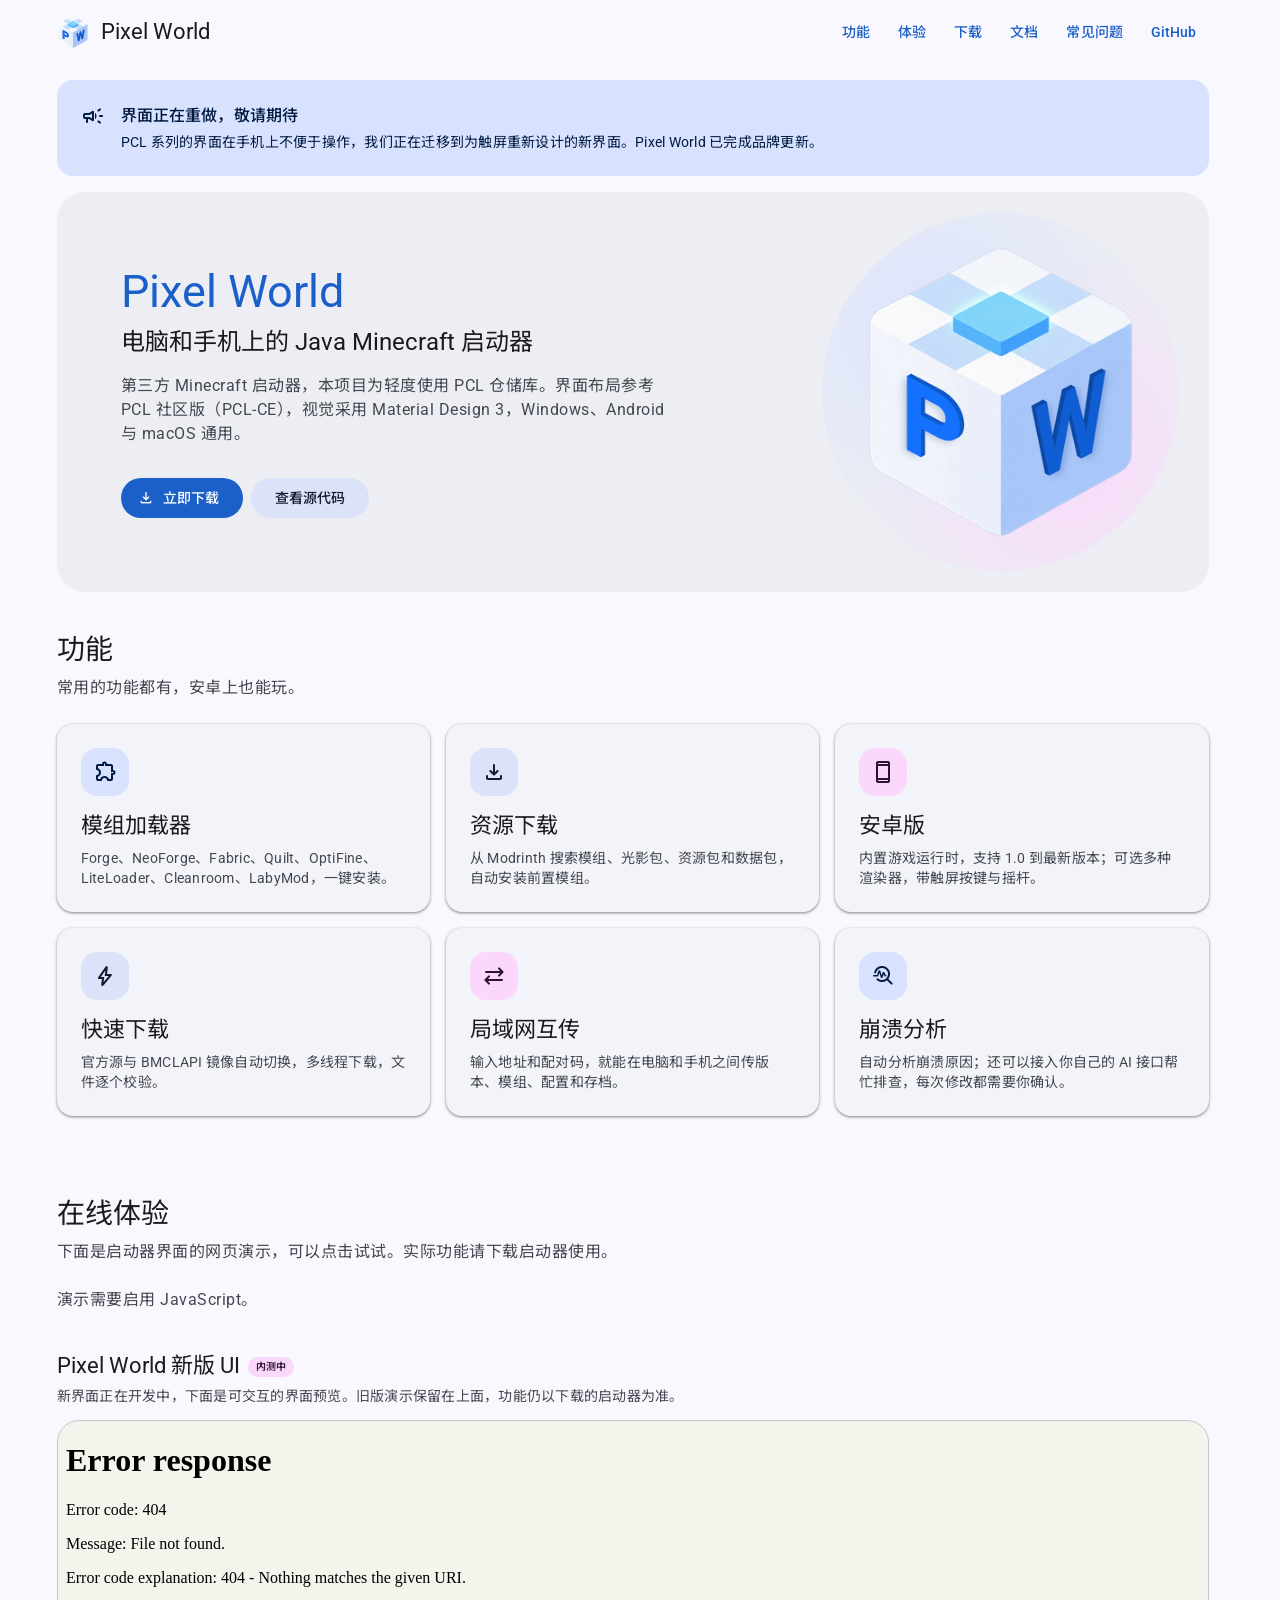
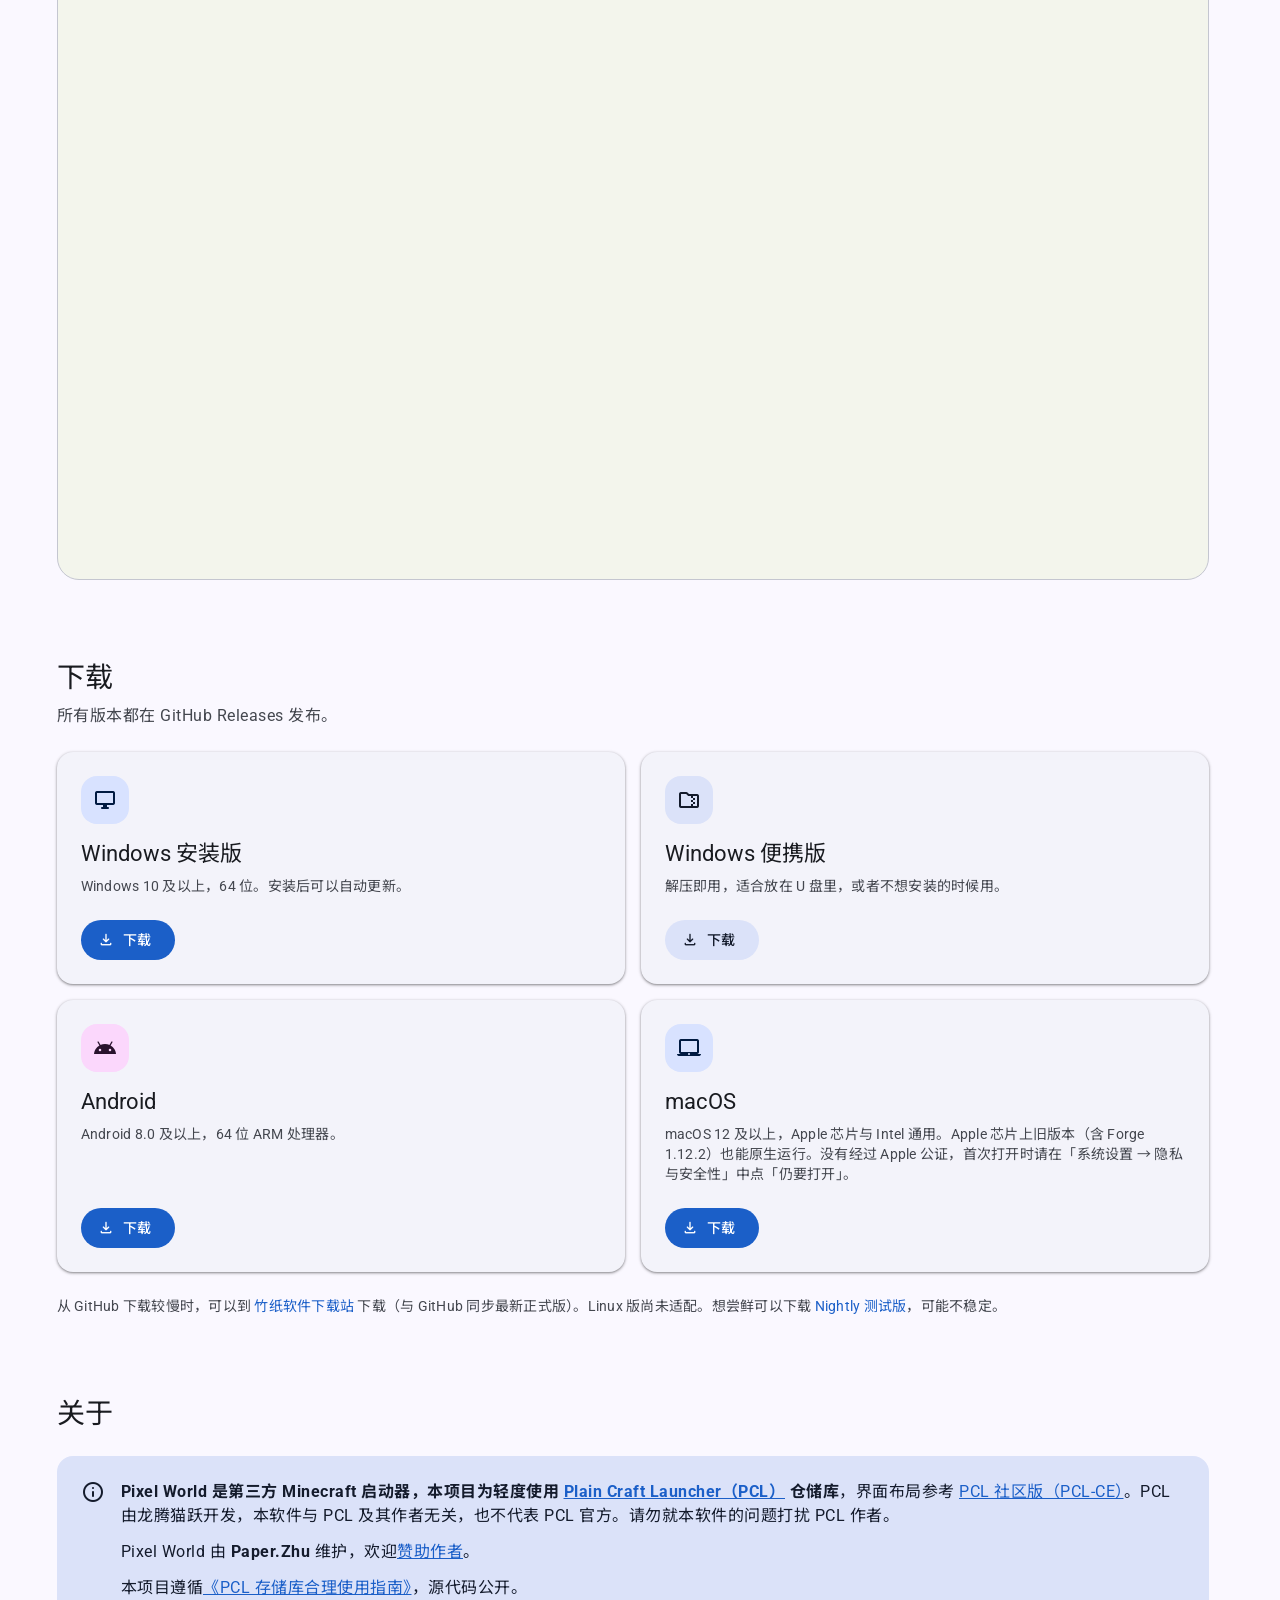
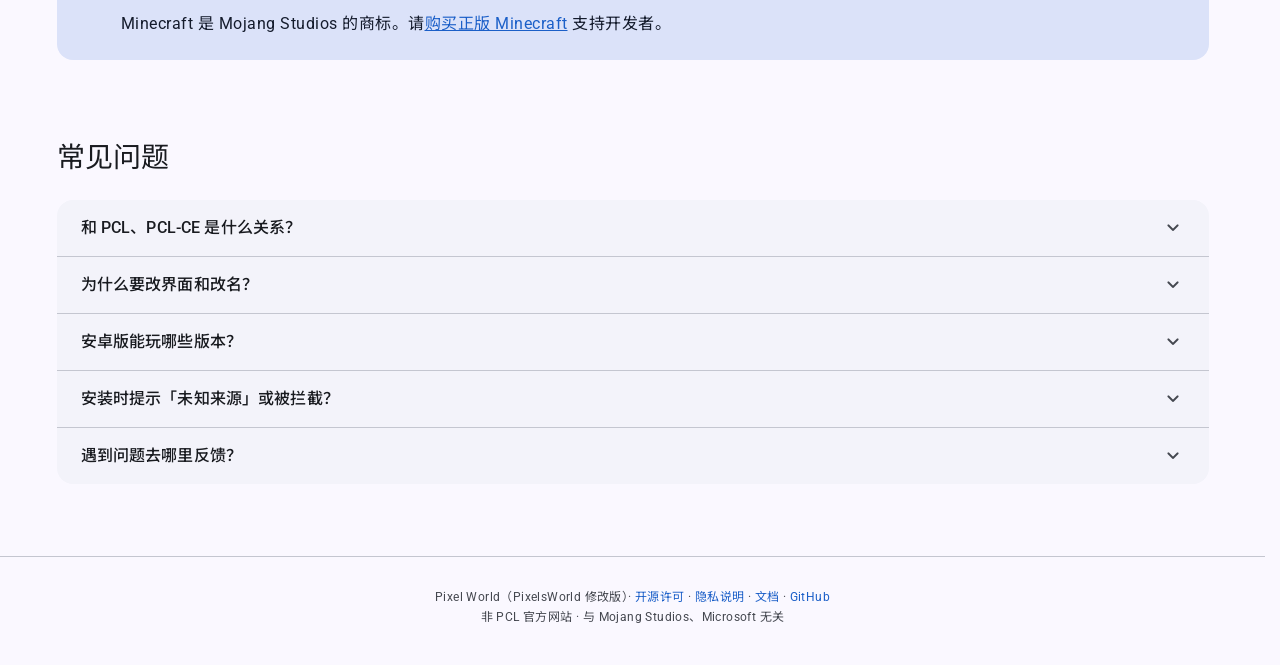
==== docs/index.html @ b4059021 "docs: 官网加中英双语隐私说明页 Co-Authored-By: Claude Opus 5.5 <noreply@anthropic.com>" ====
<!doctype html>
<html lang="zh-CN">
<head>
<meta charset="utf-8">
<meta name="viewport" content="width=device-width, initial-scale=1">
<meta name="color-scheme" content="light dark">
<script>document.documentElement.classList.add('js');</script>
<title>Pixel World</title>
<meta name="description" content="Pixel World：第三方 Minecraft 启动器，本项目为轻度使用 PCL 仓储库，支持 Windows、macOS、Linux 与 Android。">
<link rel="icon" href="favicon.png">
<link rel="stylesheet" href="demo/demo.css?v=4">
<link rel="preconnect" href="https://fonts.googleapis.com">
<link rel="preconnect" href="https://fonts.gstatic.com" crossorigin>
<link rel="stylesheet" href="https://fonts.googleapis.com/css2?family=Roboto:wght@400;500;700&family=Noto+Sans+SC:wght@400;500;700&display=swap">
<link rel="stylesheet" href="https://fonts.googleapis.com/css2?family=Material+Symbols+Rounded:opsz,wght,FILL,GRAD@24,400,0,0&display=block">
<style>
/* ---------- MD3 颜色：种子色 #1370F3 ---------- */
:root {
  --md-sys-color-primary: #1b5fc8;
  --md-sys-color-on-primary: #ffffff;
  --md-sys-color-primary-container: #d8e2ff;
  --md-sys-color-on-primary-container: #001a41;
  --md-sys-color-secondary: #575e71;
  --md-sys-color-secondary-container: #dbe2f9;
  --md-sys-color-on-secondary-container: #141b2c;
  --md-sys-color-tertiary-container: #fbd7fc;
  --md-sys-color-on-tertiary-container: #29132d;
  --md-sys-color-surface: #faf8ff;
  --md-sys-color-surface-container-lowest: #ffffff;
  --md-sys-color-surface-container-low: #f3f3fa;
  --md-sys-color-surface-container: #edeef4;
  --md-sys-color-surface-container-high: #e7e8ee;
  --md-sys-color-surface-container-highest: #e1e2e9;
  --md-sys-color-on-surface: #191b20;
  --md-sys-color-on-surface-variant: #44474f;
  --md-sys-color-outline: #74777f;
  --md-sys-color-outline-variant: #c4c6d0;
  --md-elevation-1: 0 1px 2px rgb(0 0 0 / .30), 0 1px 3px 1px rgb(0 0 0 / .15);
  --md-elevation-2: 0 1px 2px rgb(0 0 0 / .30), 0 2px 6px 2px rgb(0 0 0 / .15);
  --md-motion: 200ms cubic-bezier(.2, 0, 0, 1);
  --md-ease-standard: cubic-bezier(.2, 0, 0, 1);
  --md-ease-decel: cubic-bezier(.05, .7, .1, 1);
}
@media (prefers-color-scheme: dark) {
  :root {
    --md-sys-color-primary: #adc6ff;
    --md-sys-color-on-primary: #002e69;
    --md-sys-color-primary-container: #004493;
    --md-sys-color-on-primary-container: #d8e2ff;
    --md-sys-color-secondary: #bfc6dc;
    --md-sys-color-secondary-container: #404659;
    --md-sys-color-on-secondary-container: #dbe2f9;
    --md-sys-color-tertiary-container: #593e5c;
    --md-sys-color-on-tertiary-container: #fbd7fc;
    --md-sys-color-surface: #111318;
    --md-sys-color-surface-container-lowest: #0c0e13;
    --md-sys-color-surface-container-low: #191b20;
    --md-sys-color-surface-container: #1d2024;
    --md-sys-color-surface-container-high: #282a2f;
    --md-sys-color-surface-container-highest: #33353a;
    --md-sys-color-on-surface: #e1e2e9;
    --md-sys-color-on-surface-variant: #c4c6d0;
    --md-sys-color-outline: #8e9099;
    --md-sys-color-outline-variant: #44474f;
  }
}

* { box-sizing: border-box; }
html { scroll-behavior: smooth; scroll-padding-top: 72px; }
body {
  margin: 0;
  background: var(--md-sys-color-surface);
  color: var(--md-sys-color-on-surface);
  font-family: Roboto, "Noto Sans SC", system-ui, sans-serif;
  font-size: 16px; line-height: 24px; letter-spacing: .5px; font-weight: 400;
  -webkit-font-smoothing: antialiased;
  overflow-wrap: anywhere;
}
a { color: var(--md-sys-color-primary); text-decoration: none; }
a:hover { text-decoration: underline; }
img { max-width: 100%; }

/* ---------- 图标 ---------- */
.icon {
  font-family: "Material Symbols Rounded";
  font-weight: normal; font-style: normal; font-size: 24px; line-height: 1;
  letter-spacing: normal; text-transform: none; white-space: nowrap;
  display: inline-block; flex: none; direction: ltr;
  font-feature-settings: "liga"; -webkit-font-smoothing: antialiased;
  user-select: none;
  width: 1em; overflow: hidden;
}

/* ---------- MD3 字阶 ---------- */
.display-large  { font-size: 57px; line-height: 64px; letter-spacing: -.25px; font-weight: 400; }
.display-medium { font-size: 45px; line-height: 52px; letter-spacing: 0; font-weight: 400; }
.headline-large { font-size: 32px; line-height: 40px; letter-spacing: 0; font-weight: 400; }
.headline-medium{ font-size: 28px; line-height: 36px; letter-spacing: 0; font-weight: 400; }
.headline-small { font-size: 24px; line-height: 32px; letter-spacing: 0; font-weight: 400; }
.title-large    { font-size: 22px; line-height: 28px; letter-spacing: 0; font-weight: 400; }
.title-medium   { font-size: 16px; line-height: 24px; letter-spacing: .15px; font-weight: 500; }
.body-large     { font-size: 16px; line-height: 24px; letter-spacing: .5px; font-weight: 400; }
.body-medium    { font-size: 14px; line-height: 20px; letter-spacing: .25px; font-weight: 400; }
.body-small     { font-size: 12px; line-height: 16px; letter-spacing: .4px; font-weight: 400; }
.label-large    { font-size: 14px; line-height: 20px; letter-spacing: .1px; font-weight: 500; }
.label-medium   { font-size: 12px; line-height: 16px; letter-spacing: .5px; font-weight: 500; }
h1, h2, h3, p { margin: 0; }

.wrap { max-width: 1200px; margin: 0 auto; padding: 0 24px; }

/* ---------- 按钮（40px / 24px 内边距 / 全圆角 / 状态层） ---------- */
.btn {
  position: relative; overflow: hidden; isolation: isolate;
  display: inline-flex; align-items: center; justify-content: center; gap: 8px;
  height: 40px; padding: 0 24px; border: 0; border-radius: 9999px;
  font-family: inherit; cursor: pointer; text-decoration: none;
  transition: box-shadow var(--md-motion);
}
.btn:hover { text-decoration: none; }
.btn::after {
  content: ""; position: absolute; inset: 0; z-index: -1;
  background: currentColor; opacity: 0;
  transition: opacity var(--md-motion);
}
.btn:hover::after { opacity: .08; }
.btn:focus-visible::after { opacity: .10; }
.btn:active::after { opacity: .12; }
.btn:focus-visible { outline: 3px solid var(--md-sys-color-primary); outline-offset: 2px; }
.btn .icon { font-size: 18px; margin-left: -8px; }
.btn.filled { background: var(--md-sys-color-primary); color: var(--md-sys-color-on-primary); }
.btn.filled:hover { box-shadow: var(--md-elevation-1); }
.btn.s-tonal { background: var(--md-sys-color-secondary-container); color: var(--md-sys-color-on-secondary-container); }
.btn.s-tonal:hover { box-shadow: var(--md-elevation-1); }
.btn.outlined { background: transparent; color: var(--md-sys-color-primary); box-shadow: inset 0 0 0 1px var(--md-sys-color-outline); }
.btn.text { background: transparent; color: var(--md-sys-color-primary); padding: 0 12px; }

/* ---------- 顶部应用栏（Small） ---------- */
.app-bar {
  position: sticky; top: 0; z-index: 10;
  background: var(--md-sys-color-surface);
  transition: background-color var(--md-motion), box-shadow var(--md-motion);
}
.app-bar.scrolled { background: var(--md-sys-color-surface-container); }
.app-bar .wrap { display: flex; align-items: center; height: 64px; gap: 8px; }
.brand {
  display: flex; align-items: center; gap: 12px; min-width: 0;
  color: var(--md-sys-color-on-surface); border-radius: 9999px; padding: 4px 12px 4px 0;
}
.brand:hover { text-decoration: none; }
.brand img { width: 32px; height: 32px; border-radius: 8px; flex: none; }
.app-bar nav { margin-left: auto; display: flex; gap: 4px; align-items: center; }

/* ---------- 版块 ---------- */
main > section { padding: 40px 0; }
.sec-head { margin-bottom: 24px; }
.sec-head h2 { color: var(--md-sys-color-on-surface); }
.sec-head .lead { margin-top: 8px; color: var(--md-sys-color-on-surface-variant); }

/* ---------- Hero ---------- */
.hero {
  display: flex; align-items: center; gap: 48px;
  background: var(--md-sys-color-surface-container);
  border-radius: 28px; padding: 56px 64px; margin-top: 16px;
}
.hero-text { flex: 1; min-width: 0; }
.hero h1 { color: var(--md-sys-color-primary); }
.hero .tagline { margin-top: 8px; color: var(--md-sys-color-on-surface); }
.hero .s-sub { margin-top: 16px; max-width: 560px; color: var(--md-sys-color-on-surface-variant); }
.actions { display: flex; flex-wrap: wrap; gap: 8px; margin-top: 32px; }
.hero-art { flex: none; width: 288px; height: 288px; }
.hero-art img { display: block; width: 100%; height: 100%; border-radius: 28%; }

/* ---------- 卡片：Elevated card ---------- */
/* minmax(0, 1fr)：列宽固定，不随内容（例如下载按钮文字变长）变化 */
.grid { display: grid; grid-template-columns: repeat(3, minmax(0, 1fr)); gap: 16px; }
.s-card {
  background: var(--md-sys-color-surface-container-low);
  box-shadow: var(--md-elevation-1);
  border-radius: 16px; padding: 24px;
  display: flex; flex-direction: column;
}
.s-card .s-tile {
  width: 48px; height: 48px; border-radius: 16px; margin-bottom: 16px;
  display: grid; place-items: center;
  background: var(--md-sys-color-primary-container);
  color: var(--md-sys-color-on-primary-container);
}
.s-card .s-tile.sec { background: var(--md-sys-color-secondary-container); color: var(--md-sys-color-on-secondary-container); }
.s-card .s-tile.ter { background: var(--md-sys-color-tertiary-container); color: var(--md-sys-color-on-tertiary-container); }
.s-card h3 { color: var(--md-sys-color-on-surface); }
.s-card p { margin-top: 8px; color: var(--md-sys-color-on-surface-variant); }
/* 下载区有四张卡片：宽屏时排成两行两列 */
@media (min-width: 600px) { .dl .grid { grid-template-columns: repeat(2, minmax(0, 1fr)); } }
.dl .s-card p { flex: 1; }
.dl .s-card .btn { margin-top: 24px; align-self: flex-start; }
.ver { margin-top: 24px; color: var(--md-sys-color-on-surface-variant); }

/* ---------- 公告 ---------- */
.notice.announce {
  margin-top: 16px;
  background: var(--md-sys-color-primary-container);
  color: var(--md-sys-color-on-primary-container);
}
.notice.announce .title-medium { color: inherit; }
.notice.announce p + p { margin-top: 4px; }

/* ---------- 声明：Tonal card ---------- */
.notice {
  display: flex; gap: 16px; align-items: flex-start;
  background: var(--md-sys-color-secondary-container);
  color: var(--md-sys-color-on-secondary-container);
  border-radius: 16px; padding: 24px;
}
.notice > .icon { font-size: 24px; margin-top: 0; }
.notice .body { min-width: 0; }
.notice p + p { margin-top: 12px; }
.notice a { color: var(--md-sys-color-primary); text-decoration: underline; }

/* ---------- 在线体验 ---------- */
.demo-frame {
  display: block; width: 100%; height: 760px; margin-top: 14px;
  border: 1px solid var(--md-sys-color-outline-variant);
  border-radius: 22px; background: #F3F5EC;
}
.beta {
  display: inline-block; margin-left: 8px; padding: 2px 8px;
  border-radius: 999px; font-size: 10px; line-height: 16px; font-weight: 600;
  background: var(--md-sys-color-tertiary-container);
  color: var(--md-sys-color-on-tertiary-container);
  vertical-align: middle;
}
@media (max-width: 599px) { .demo-frame { height: 620px; } }

/* ---------- 常见问题：可展开列表 ---------- */
.faq-list { border-radius: 16px; background: var(--md-sys-color-surface-container-low); overflow: hidden; }
details + details { border-top: 1px solid var(--md-sys-color-outline-variant); }
summary {
  position: relative; display: flex; align-items: center; gap: 16px;
  min-height: 56px; padding: 16px 24px; cursor: pointer; list-style: none;
  color: var(--md-sys-color-on-surface);
}
summary::-webkit-details-marker { display: none; }
summary::after {
  content: ""; position: absolute; inset: 0; background: var(--md-sys-color-on-surface);
  opacity: 0; transition: opacity var(--md-motion); pointer-events: none;
}
summary:hover::after { opacity: .08; }
summary:focus-visible::after { opacity: .10; }
summary:active::after { opacity: .12; }
summary:focus-visible { outline: 3px solid var(--md-sys-color-primary); outline-offset: -3px; }
summary .q { flex: 1; min-width: 0; }
summary .icon { color: var(--md-sys-color-on-surface-variant); transition: transform var(--md-motion); }
details[open] summary .icon { transform: rotate(180deg); }
details .answer { padding: 0 24px 16px; color: var(--md-sys-color-on-surface-variant); }

/* ---------- 页脚 ---------- */
footer {
  margin-top: 32px; padding: 32px 0 40px; text-align: center;
  color: var(--md-sys-color-on-surface-variant);
  border-top: 1px solid var(--md-sys-color-outline-variant);
}
footer p + p { margin-top: 4px; }

/* ---------- 响应式 ---------- */
@media (max-width: 839px) {
  .hero { flex-direction: column-reverse; text-align: center; padding: 32px 24px; gap: 24px; }
  .hero-art { width: 160px; height: 160px; }
  .hero .s-sub { margin-left: auto; margin-right: auto; }
  .actions { justify-content: center; }
  .display-medium { font-size: 36px; line-height: 44px; }
  .grid { grid-template-columns: repeat(2, minmax(0, 1fr)); }
}
@media (max-width: 599px) {
  .wrap { padding: 0 16px; }
  .grid { grid-template-columns: minmax(0, 1fr); }
  .app-bar nav .opt { display: none; }
  .app-bar nav a[href*="github.com"] { display: none; }
  section { padding: 32px 0; }
  .notice { flex-direction: column; gap: 12px; padding: 20px; }
  summary { padding: 16px; }
  details .answer { padding: 0 16px 16px; }
  .headline-small { font-size: 22px; line-height: 28px; }
}
/* ---------- 动效（仅在 JS 可用且未要求减少动态效果时生效） ---------- */
/* 滚动条始终占位、横向溢出直接裁掉：动画中的元素和光晕不会让页面宽度来回变化 */
html { scrollbar-gutter: stable; overflow-x: clip; }
body { overflow-x: clip; }
.hero-art { position: relative; }
.hero-art img { position: relative; z-index: 1; }
.hero-art::before {
  content: ""; position: absolute; inset: -12%; border-radius: 50%; pointer-events: none;
  background:
    radial-gradient(circle at 30% 30%, var(--md-sys-color-primary-container), transparent 60%),
    radial-gradient(circle at 70% 70%, var(--md-sys-color-tertiary-container), transparent 60%);
  opacity: .8;
}
.s-card, .s-card .s-tile { transition: transform 300ms var(--md-ease-standard), box-shadow 300ms var(--md-ease-standard); }
@media (hover: hover) {
  .s-card:hover { box-shadow: var(--md-elevation-2); }
}
@media (prefers-reduced-motion: no-preference) {
  @keyframes md-rise { from { opacity: 0; transform: translateY(16px); } }
  @keyframes md-reveal { from { opacity: 0; transform: translateY(24px); } }
  @keyframes md-fade { from { opacity: 0; } }
  @keyframes md-pop { from { opacity: 0; transform: scale(.85); } }
  @keyframes md-float { 0%, 100% { transform: translateY(0); } 25% { transform: translateY(-6px); } 75% { transform: translateY(6px); } }
  @keyframes md-glow { from { transform: rotate(0) scale(1); } 50% { transform: rotate(180deg) scale(1.1); } to { transform: rotate(360deg) scale(1); } }
  @keyframes md-answer { from { opacity: 0; transform: translateY(-8px); } }

  .js .app-bar { animation: md-fade 400ms var(--md-ease-standard) backwards; }
  .js .hero-text h1 { animation: md-rise 600ms var(--md-ease-decel) 120ms backwards; }
  .js .hero-text .tagline { animation: md-rise 600ms var(--md-ease-decel) 190ms backwards; }
  .js .hero-text .s-sub { animation: md-rise 600ms var(--md-ease-decel) 260ms backwards; }
  .js .hero-text .actions { animation: md-rise 600ms var(--md-ease-decel) 330ms backwards; }
  .js .hero-art { animation: md-pop 600ms var(--md-ease-decel) 150ms backwards; }
  .js .hero-art img { animation: md-float 6s ease-in-out 800ms infinite; }
  .js .hero-art::before { animation: md-glow 40s linear infinite; }

  .js .sec-head:not(.in), .js .s-card:not(.in), .js .notice:not(.in), .js .faq-list details:not(.in) {
    opacity: 0; transform: translateY(24px);
  }
  .js .sec-head.in, .js .s-card.in, .js .notice.in, .js .faq-list details.in {
    animation: md-reveal 500ms var(--md-ease-decel) var(--d, 0ms) backwards;
  }
  @media (hover: hover) {
    .s-card:hover { transform: translateY(-2px); }
    .s-card:hover .s-tile { transform: rotate(-6deg) scale(1.08); }
  }
  details[open] .answer { animation: md-answer 300ms var(--md-ease-decel); }
}
@media (prefers-reduced-motion: reduce) {
  html { scroll-behavior: auto; }
  *, *::before, *::after { transition-duration: 0.01ms !important; animation-duration: 0.01ms !important; }
}
</style>
</head>
<body>
<header class="app-bar" id="appbar">
  <div class="wrap">
    <a class="brand title-large" href="#"><img src="favicon.png" alt="">Pixel World</a>
    <nav>
      <a class="btn text label-large opt" href="#features">功能</a>
      <a class="btn text label-large opt" href="#demo">体验</a>
      <a class="btn text label-large" href="#download">下载</a>
      <a class="btn text label-large" href="docs/">文档</a>
      <a class="btn text label-large opt" href="#faq">常见问题</a>
      <a class="btn text label-large" href="https://github.com/zhuzhi-09/PixelWorld">GitHub</a>
    </nav>
  </div>
</header>

<main>
  <div class="wrap">
    <div class="notice announce" role="status">
      <span class="icon" aria-hidden="true">campaign</span>
      <div class="body">
        <p class="title-medium">界面正在重做，敬请期待</p>
        <p class="body-medium">PCL 系列的界面在手机上不便于操作，我们正在迁移到为触屏重新设计的新界面。Pixel World 已完成品牌更新。</p>
      </div>
    </div>
    <div class="hero">
      <div class="hero-text">
        <h1 class="display-medium">Pixel World</h1>
        <p class="tagline headline-small">电脑和手机上的 Java Minecraft 启动器</p>
        <p class="s-sub body-large">第三方 Minecraft 启动器，本项目为轻度使用 PCL 仓储库。界面布局参考 PCL 社区版（PCL-CE），视觉采用 Material Design 3，Windows、Android 与 macOS 通用。</p>
        <div class="actions">
          <a class="btn filled label-large" href="#download"><span class="icon" aria-hidden="true">download</span>立即下载</a>
          <a class="btn s-tonal label-large" href="https://github.com/zhuzhi-09/PixelWorld">查看源代码</a>
        </div>
      </div>
      <div class="hero-art"><img src="icon.png" alt="Pixel World 图标" width="288" height="288"></div>
    </div>
  </div>

  <section id="features">
    <div class="wrap">
      <div class="sec-head">
        <h2 class="headline-medium">功能</h2>
        <p class="lead body-large">常用的功能都有，安卓上也能玩。</p>
      </div>
      <div class="grid">
        <div class="s-card"><div class="s-tile"><span class="icon" aria-hidden="true">extension</span></div><h3 class="title-large">模组加载器</h3><p class="body-medium">Forge、NeoForge、Fabric、Quilt、OptiFine、LiteLoader、Cleanroom、LabyMod，一键安装。</p></div>
        <div class="s-card"><div class="s-tile sec"><span class="icon" aria-hidden="true">download</span></div><h3 class="title-large">资源下载</h3><p class="body-medium">从 Modrinth 搜索模组、光影包、资源包和数据包，自动安装前置模组。</p></div>
        <div class="s-card"><div class="s-tile ter"><span class="icon" aria-hidden="true">smartphone</span></div><h3 class="title-large">安卓版</h3><p class="body-medium">内置游戏运行时，支持 1.0 到最新版本；可选多种渲染器，带触屏按键与摇杆。</p></div>
        <div class="s-card"><div class="s-tile sec"><span class="icon" aria-hidden="true">bolt</span></div><h3 class="title-large">快速下载</h3><p class="body-medium">官方源与 BMCLAPI 镜像自动切换，多线程下载，文件逐个校验。</p></div>
        <div class="s-card"><div class="s-tile ter"><span class="icon" aria-hidden="true">sync_alt</span></div><h3 class="title-large">局域网互传</h3><p class="body-medium">输入地址和配对码，就能在电脑和手机之间传版本、模组、配置和存档。</p></div>
        <div class="s-card"><div class="s-tile"><span class="icon" aria-hidden="true">troubleshoot</span></div><h3 class="title-large">崩溃分析</h3><p class="body-medium">自动分析崩溃原因；还可以接入你自己的 AI 接口帮忙排查，每次修改都需要你确认。</p></div>
      </div>
    </div>
  </section>

  <section id="demo">
    <div class="wrap">
      <div class="sec-head">
        <h2 class="headline-medium">在线体验</h2>
        <p class="lead body-large">下面是启动器界面的网页演示，可以点击试试。实际功能请下载启动器使用。</p>
      </div>
      <div id="pcl-demo"><p style="color:var(--md-sys-color-on-surface-variant)">演示需要启用 JavaScript。</p></div>

      <h3 class="title-large" style="margin-top:40px">Pixel World 新版 UI<span class="beta">内测中</span></h3>
      <p class="body-medium" style="margin-top:6px;color:var(--md-sys-color-on-surface-variant)">新界面正在开发中，下面是可交互的界面预览。旧版演示保留在上面，功能仍以下载的启动器为准。</p>
      <iframe class="demo-frame" src="demo/pixel-world.html" title="Pixel World 新版 UI 在线体验" loading="lazy"></iframe>
    </div>
  </section>

  <section id="download">
    <div class="wrap dl">
      <div class="sec-head">
        <h2 class="headline-medium">下载</h2>
        <p class="lead body-large">所有版本都在 GitHub Releases 发布。</p>
      </div>
      <div class="grid">
        <div class="s-card">
          <div class="s-tile"><span class="icon" aria-hidden="true">desktop_windows</span></div><h3 class="title-large">Windows 安装版</h3>
          <p class="body-medium">Windows 10 及以上，64 位。安装后可以自动更新。</p>
          <a class="btn filled label-large" data-asset="windows-x64-setup.exe" href="https://github.com/zhuzhi-09/PixelWorld/releases/latest"><span class="icon" aria-hidden="true">download</span><span class="label">下载</span></a>
        </div>
        <div class="s-card">
          <div class="s-tile sec"><span class="icon" aria-hidden="true">folder_zip</span></div><h3 class="title-large">Windows 便携版</h3>
          <p class="body-medium">解压即用，适合放在 U 盘里，或者不想安装的时候用。</p>
          <a class="btn s-tonal label-large" data-asset="windows-x64-portable.zip" href="https://github.com/zhuzhi-09/PixelWorld/releases/latest"><span class="icon" aria-hidden="true">download</span><span class="label">下载</span></a>
        </div>
        <div class="s-card">
          <div class="s-tile ter"><span class="icon" aria-hidden="true">android</span></div><h3 class="title-large">Android</h3>
          <p class="body-medium">Android 8.0 及以上，64 位 ARM 处理器。</p>
          <a class="btn filled label-large" data-asset="android-arm64.apk" href="https://github.com/zhuzhi-09/PixelWorld/releases/latest"><span class="icon" aria-hidden="true">download</span><span class="label">下载</span></a>
        </div>
        <div class="s-card">
          <div class="s-tile"><span class="icon" aria-hidden="true">laptop_mac</span></div><h3 class="title-large">macOS</h3>
          <p class="body-medium">macOS 12 及以上，Apple 芯片与 Intel 通用。Apple 芯片上旧版本（含 Forge 1.12.2）也能原生运行。没有经过 Apple 公证，首次打开时请在「系统设置 → 隐私与安全性」中点「仍要打开」。</p>
          <a class="btn filled label-large" data-asset="macos.dmg" href="https://github.com/zhuzhi-09/PixelWorld/releases/latest"><span class="icon" aria-hidden="true">download</span><span class="label">下载</span></a>
        </div>
      </div>
      <p class="ver body-medium" id="ver">从 GitHub 下载较慢时，可以到 <a href="https://download.zhuzhi.site">竹纸软件下载站</a> 下载（与 GitHub 同步最新正式版）。Linux 版尚未适配。想尝鲜可以下载 <a href="https://github.com/zhuzhi-09/PixelWorld/releases/tag/nightly">Nightly 测试版</a>，可能不稳定。</p>
    </div>
  </section>

  <section id="about">
    <div class="wrap">
      <div class="sec-head">
        <h2 class="headline-medium">关于</h2>
      </div>
      <div class="notice body-large">
        <span class="icon" aria-hidden="true">info</span>
        <div class="body">
          <p><strong>Pixel World 是第三方 Minecraft 启动器，本项目为轻度使用 <a href="https://github.com/Meloong-Git/PCL">Plain Craft Launcher（PCL）</a> 仓储库</strong>，界面布局参考 <a href="https://www.pclc.cc">PCL 社区版（PCL-CE）</a>。PCL 由龙腾猫跃开发，本软件与 PCL 及其作者无关，也不代表 PCL 官方。请勿就本软件的问题打扰 PCL 作者。</p>
          <p>Pixel World 由 <strong>Paper.Zhu</strong> 维护，欢迎<a href="https://afdian.com/a/Paper_Zhu">赞助作者</a>。</p>
          <p>本项目遵循<a href="https://github.com/zhuzhi-09/PixelWorld/blob/main/PCL-GUIDE.md">《PCL 存储库合理使用指南》</a>，源代码公开。</p>
          <p>Minecraft 是 Mojang Studios 的商标。请<a href="https://www.minecraft.net/zh-hans/store/minecraft-java-bedrock-edition-pc">购买正版 Minecraft</a> 支持开发者。</p>
        </div>
      </div>
    </div>
  </section>

  <section id="faq">
    <div class="wrap">
      <div class="sec-head">
        <h2 class="headline-medium">常见问题</h2>
      </div>
      <div class="faq-list">
        <details><summary><span class="q title-medium">和 PCL、PCL-CE 是什么关系？</span><span class="icon" aria-hidden="true">expand_more</span></summary><p class="answer body-large">Pixel World 是第三方 Minecraft 启动器，本项目为轻度使用 PCL 仓储库：界面布局参考 PCL-CE，用 Flutter 编写，视觉采用 Material Design 3，并增加了安卓版。它由第三方独立开发，与 PCL 和 PCL-CE 官方无关。可以从 PCL-CE 导入设置、游戏文件夹和账户。</p></details>
        <details><summary><span class="q title-medium">为什么要改界面和改名？</span><span class="icon" aria-hidden="true">expand_more</span></summary><p class="answer body-large">PCL 系列的界面是为电脑设计的，在手机上不便于操作。Pixel World 已完成品牌更新，并继续把界面迁移到更适合触屏的新设计。更名不会影响现有的游戏版本、存档和设置。</p></details>
        <details><summary><span class="q title-medium">安卓版能玩哪些版本？</span><span class="icon" aria-hidden="true">expand_more</span></summary><p class="answer body-large">支持 1.0 到最新的 Java 版，也能在手机上安装 Forge、NeoForge、OptiFine 等加载器。帧率取决于手机性能和所选的渲染器。</p></details>
        <details><summary><span class="q title-medium">安装时提示「未知来源」或被拦截？</span><span class="icon" aria-hidden="true">expand_more</span></summary><p class="answer body-large">安卓版不在应用商店上架，需要允许浏览器或文件管理器安装应用。Windows 上如果 SmartScreen 提示，点「更多信息」→「仍要运行」。安装包都可以在 GitHub 上核对来源。</p></details>
        <details><summary><span class="q title-medium">遇到问题去哪里反馈？</span><span class="icon" aria-hidden="true">expand_more</span></summary><p class="answer body-large">请在 <a href="https://github.com/zhuzhi-09/PixelWorld/issues">GitHub Issues</a> 反馈，不要打扰 PCL 的作者。</p></details>
      </div>
    </div>
  </section>
</main>

<footer>
  <div class="wrap">
    <p class="body-small">Pixel World（PixelsWorld 修改版）· <a href="https://github.com/zhuzhi-09/PixelWorld/blob/main/LICENSE">开源许可</a> · <a href="docs/privacy.html">隐私说明</a> · <a href="docs/">文档</a> · <a href="https://github.com/zhuzhi-09/PixelWorld">GitHub</a></p>
    <p class="body-small">非 PCL 官方网站 · 与 Mojang Studios、Microsoft 无关</p>
  </div>
</footer>

<script src="demo/demo.js?v=4" defer></script>
<script>
// 滚动进入视口时淡入上移，只触发一次；同批进入的元素按序错开
(function () {
  var els = document.querySelectorAll('.sec-head, .s-card, .notice, .faq-list details');
  var reduce = window.matchMedia && matchMedia('(prefers-reduced-motion: reduce)').matches;
  function show(el) { el.classList.add('in'); }
  if (reduce || !('IntersectionObserver' in window)) { Array.prototype.forEach.call(els, show); return; }
  var io = new IntersectionObserver(function (entries) {
    var k = 0;
    entries.forEach(function (e) {
      if (!e.isIntersecting) return;
      e.target.style.setProperty('--d', (k++ * 70) + 'ms');
      show(e.target);
      io.unobserve(e.target);
    });
  }, { threshold: 0.15, rootMargin: '0px 0px -10% 0px' });
  Array.prototype.forEach.call(els, function (el) { io.observe(el); });
})();
</script>
<script>
// 顶部应用栏滚动后切换为 surface-container 背景
(function () {
  var bar = document.getElementById('appbar');
  function onScroll() { bar.classList.toggle('scrolled', window.scrollY > 4); }
  window.addEventListener('scroll', onScroll, { passive: true });
  onScroll();
})();

// 读取最新正式版，把下载按钮指向对应文件；失败时保留指向 Releases 页面的链接
fetch('https://api.github.com/repos/zhuzhi-09/PixelWorld/releases/latest')
  .then(r => r.ok ? r.json() : Promise.reject())
  .then(rel => {
    for (const a of document.querySelectorAll('[data-asset]')) {
      const asset = rel.assets.find(x => x.name.endsWith(a.dataset.asset));
      if (asset) a.href = asset.browser_download_url;
    }
    for (const l of document.querySelectorAll('.dl .btn .label')) l.textContent = '下载 ' + rel.tag_name;
  })
  .catch(() => {});
</script>
</body>
</html>
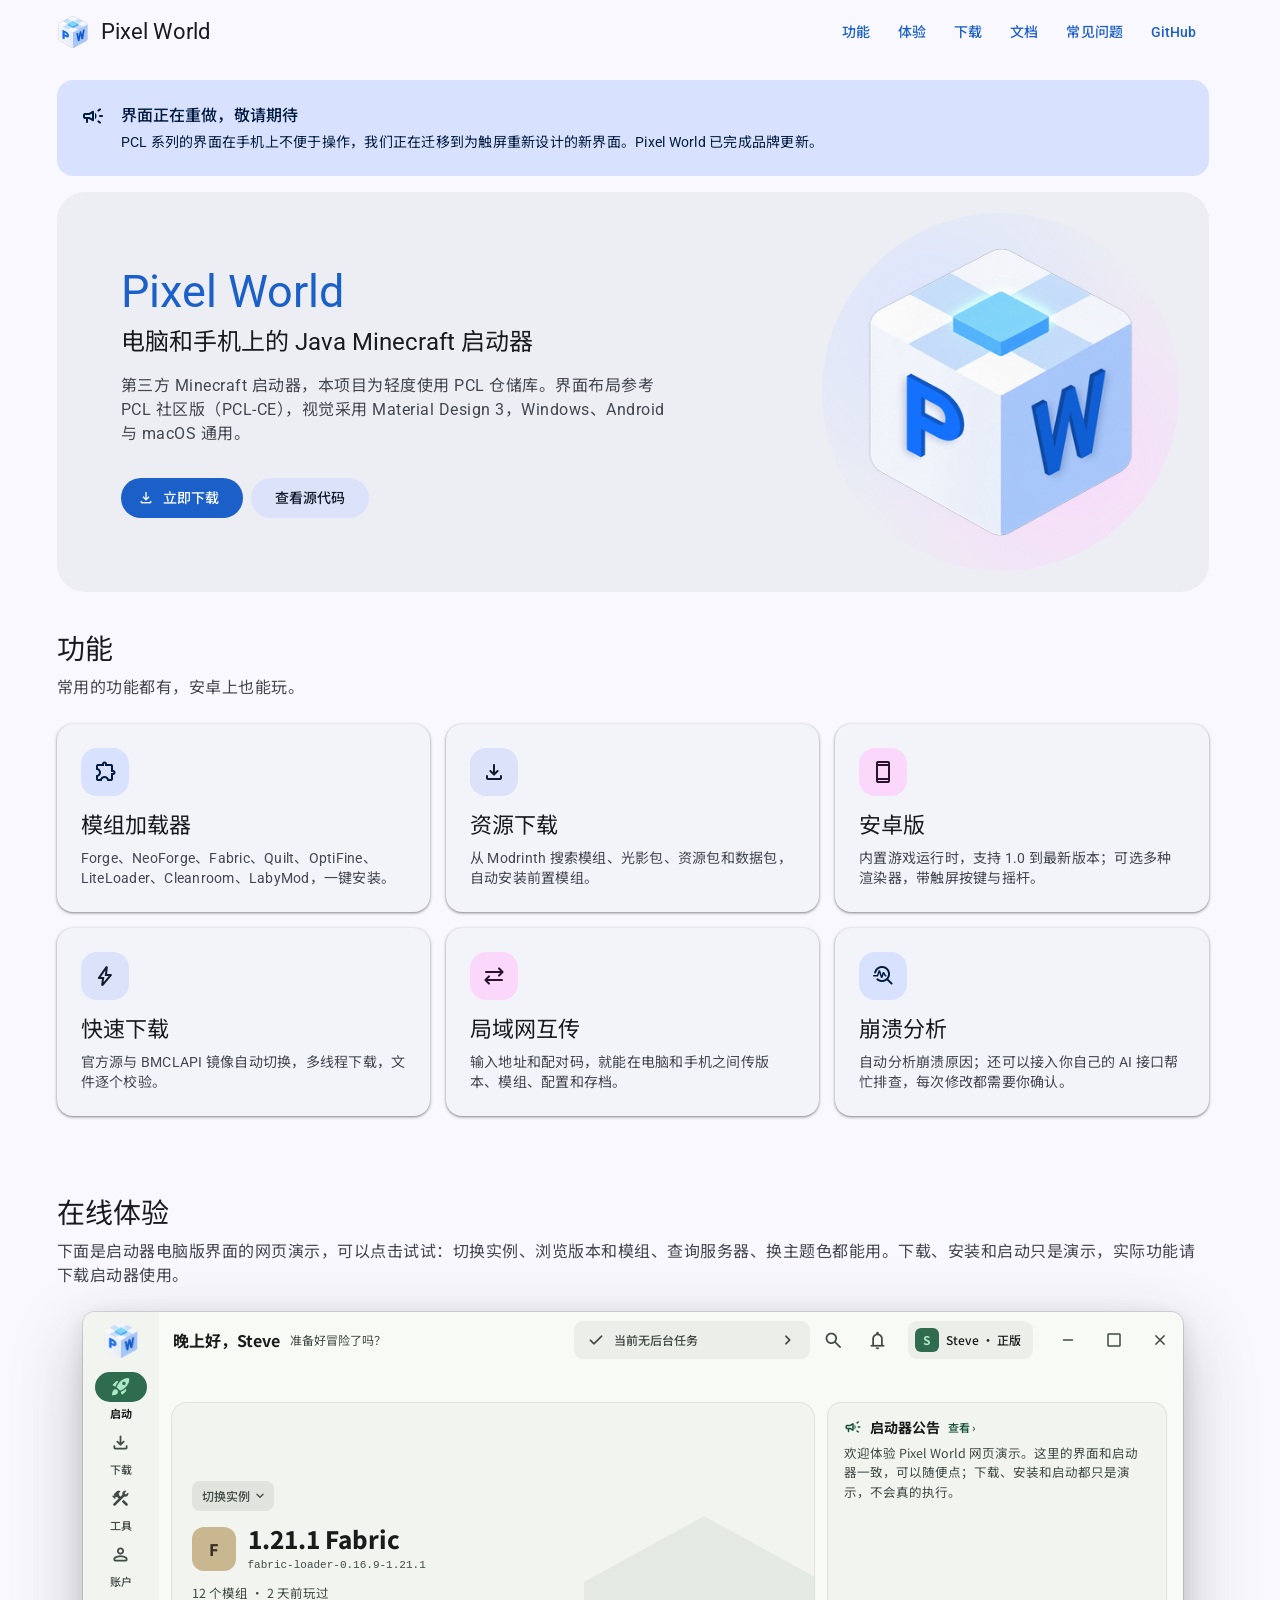
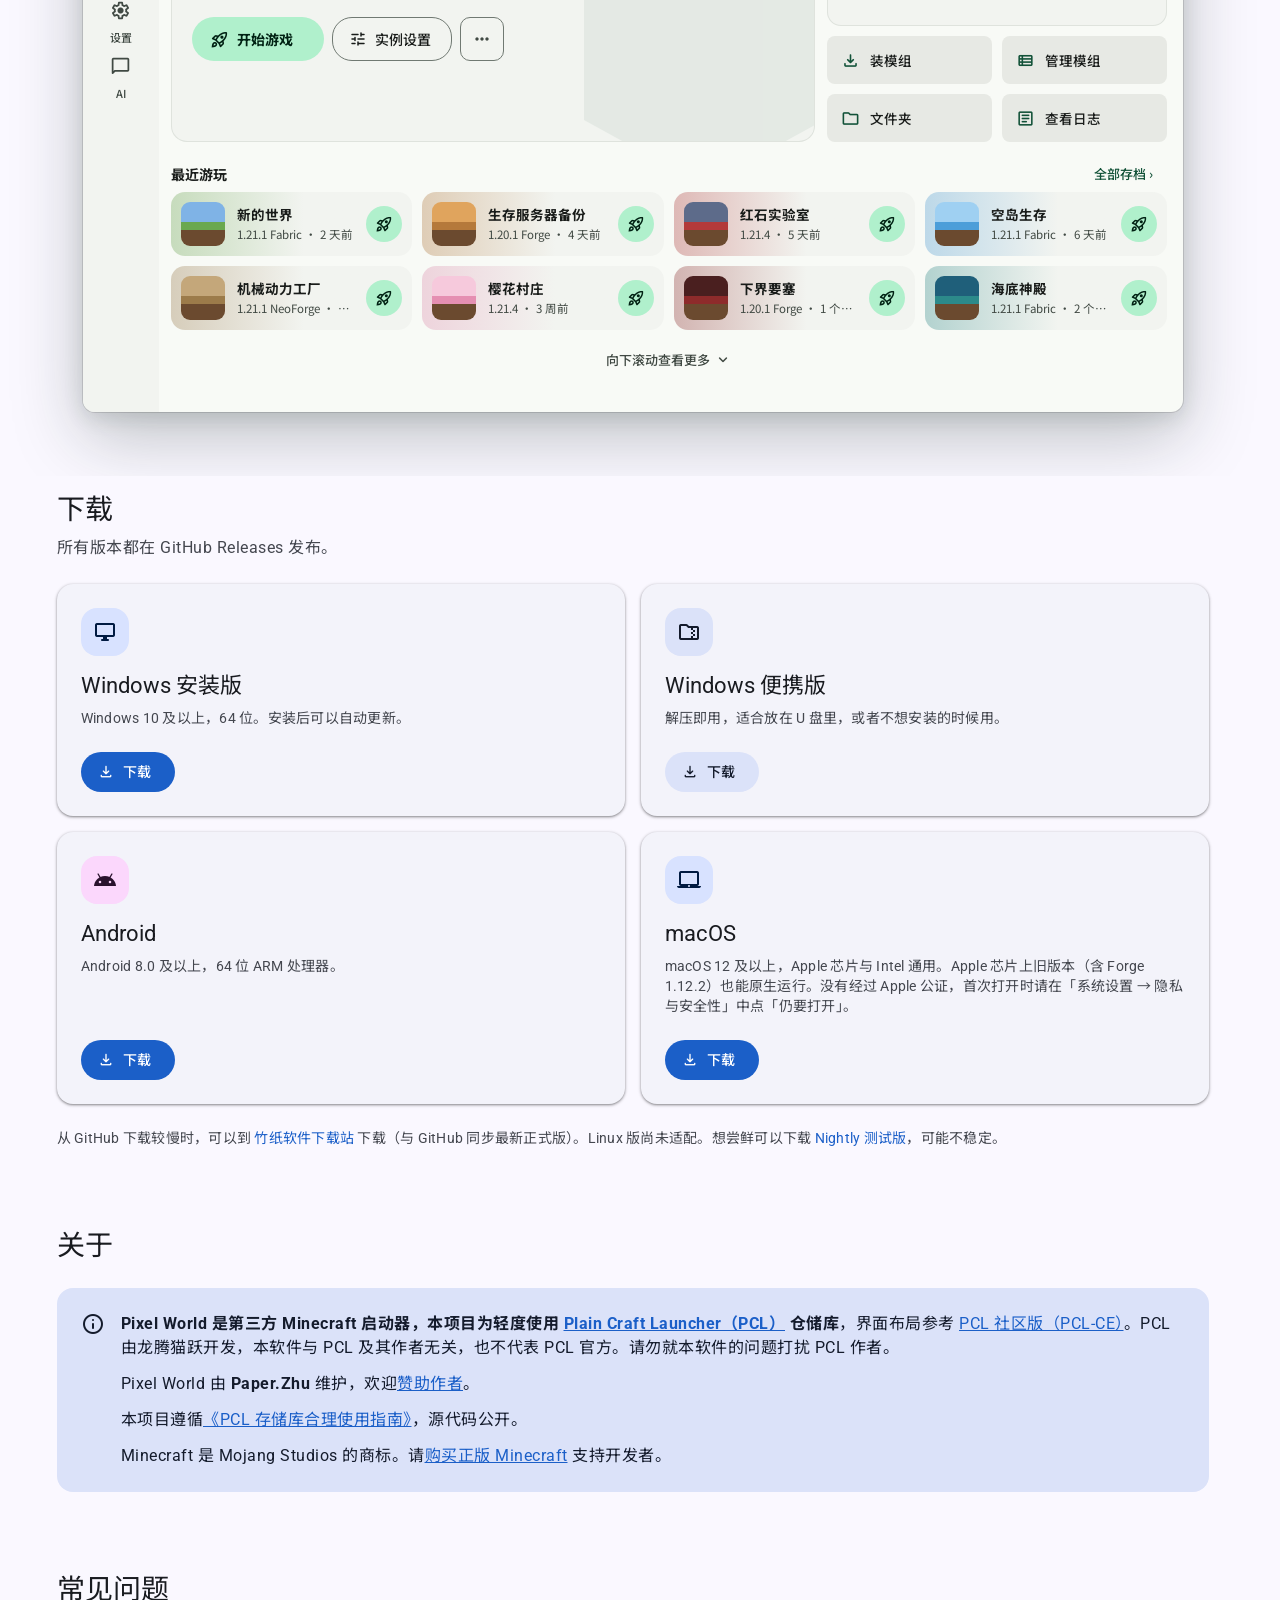
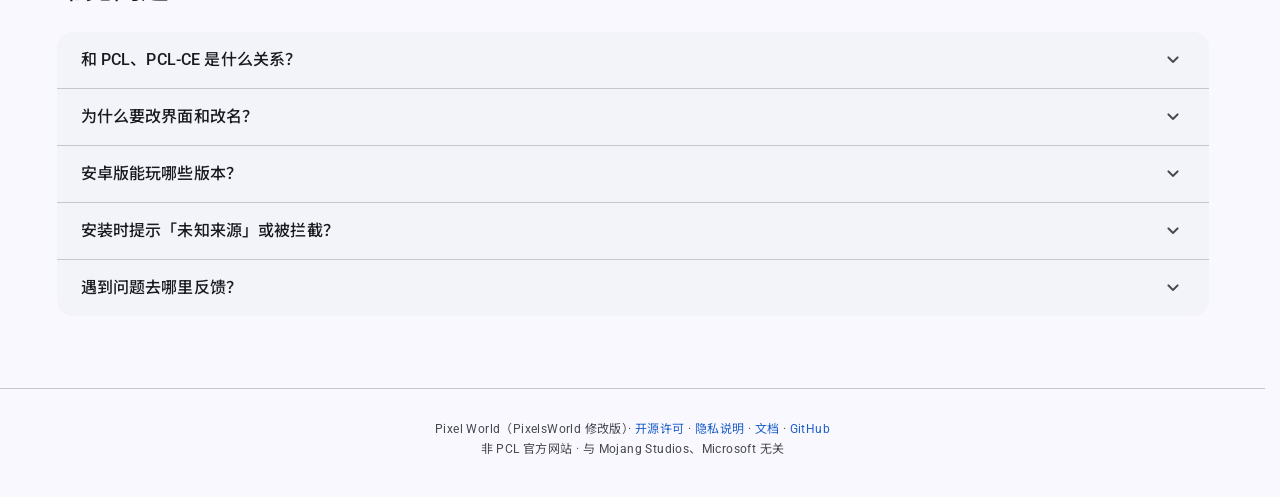
==== commit fff183c4: "docs: 在线体验改为新版界面的内嵌演示 去掉 iframe 里的旧版新 UI 预览页，原来的内嵌演示按现在的侧栏版界面重写： 启动、下载、工具、账户、设置、AI 六页和实例、任务、日志子页面都可以" ====
--- a/docs/index.html
+++ b/docs/index.html
@@ -8,11 +8,11 @@
 <title>Pixel World</title>
 <meta name="description" content="Pixel World：第三方 Minecraft 启动器，本项目为轻度使用 PCL 仓储库，支持 Windows、macOS、Linux 与 Android。">
 <link rel="icon" href="favicon.png">
-<link rel="stylesheet" href="demo/demo.css?v=4">
+<link rel="stylesheet" href="demo/demo.css?v=5">
 <link rel="preconnect" href="https://fonts.googleapis.com">
 <link rel="preconnect" href="https://fonts.gstatic.com" crossorigin>
 <link rel="stylesheet" href="https://fonts.googleapis.com/css2?family=Roboto:wght@400;500;700&family=Noto+Sans+SC:wght@400;500;700&display=swap">
-<link rel="stylesheet" href="https://fonts.googleapis.com/css2?family=Material+Symbols+Rounded:opsz,wght,FILL,GRAD@24,400,0,0&display=block">
+<link rel="stylesheet" href="https://fonts.googleapis.com/css2?family=Material+Symbols+Rounded:opsz,wght,FILL,GRAD@24,400,0..1,0&display=block">
 <style>
 /* ---------- MD3 颜色：种子色 #1370F3 ---------- */
 :root {
@@ -216,21 +216,6 @@
 .notice p + p { margin-top: 12px; }
 .notice a { color: var(--md-sys-color-primary); text-decoration: underline; }
 
-/* ---------- 在线体验 ---------- */
-.demo-frame {
-  display: block; width: 100%; height: 760px; margin-top: 14px;
-  border: 1px solid var(--md-sys-color-outline-variant);
-  border-radius: 22px; background: #F3F5EC;
-}
-.beta {
-  display: inline-block; margin-left: 8px; padding: 2px 8px;
-  border-radius: 999px; font-size: 10px; line-height: 16px; font-weight: 600;
-  background: var(--md-sys-color-tertiary-container);
-  color: var(--md-sys-color-on-tertiary-container);
-  vertical-align: middle;
-}
-@media (max-width: 599px) { .demo-frame { height: 620px; } }
-
 /* ---------- 常见问题：可展开列表 ---------- */
 .faq-list { border-radius: 16px; background: var(--md-sys-color-surface-container-low); overflow: hidden; }
 details + details { border-top: 1px solid var(--md-sys-color-outline-variant); }
@@ -393,13 +378,9 @@
     <div class="wrap">
       <div class="sec-head">
         <h2 class="headline-medium">在线体验</h2>
-        <p class="lead body-large">下面是启动器界面的网页演示，可以点击试试。实际功能请下载启动器使用。</p>
-      </div>
-      <div id="pcl-demo"><p style="color:var(--md-sys-color-on-surface-variant)">演示需要启用 JavaScript。</p></div>
-
-      <h3 class="title-large" style="margin-top:40px">Pixel World 新版 UI<span class="beta">内测中</span></h3>
-      <p class="body-medium" style="margin-top:6px;color:var(--md-sys-color-on-surface-variant)">新界面正在开发中，下面是可交互的界面预览。旧版演示保留在上面，功能仍以下载的启动器为准。</p>
-      <iframe class="demo-frame" src="demo/pixel-world.html" title="Pixel World 新版 UI 在线体验" loading="lazy"></iframe>
+        <p class="lead body-large">下面是启动器电脑版界面的网页演示，可以点击试试：切换实例、浏览版本和模组、查询服务器、换主题色都能用。下载、安装和启动只是演示，实际功能请下载启动器使用。</p>
+      </div>
+      <div id="pw-demo"><p style="color:var(--md-sys-color-on-surface-variant)">演示需要启用 JavaScript。</p></div>
     </div>
   </section>
 
@@ -475,7 +456,7 @@
   </div>
 </footer>
 
-<script src="demo/demo.js?v=4" defer></script>
+<script src="demo/demo.js?v=5" defer></script>
 <script>
 // 滚动进入视口时淡入上移，只触发一次；同批进入的元素按序错开
 (function () {
--- a/docs/demo/demo.css
+++ b/docs/demo/demo.css
@@ -0,0 +1,331 @@
+/* Pixel World 网页演示：按 1100×700 的窗口尺寸绘制，再整体缩放。所有选择器都在 .pd 之内。
+   配色由启动器同一套 MD3 算法（fidelity 变体）从主题色生成。 */
+.pd-stage { position: relative; width: 100%; overflow: clip; overflow-clip-margin: 64px; }
+.pd-scale { position: absolute; left: 0; top: 0; width: 1100px; height: 700px; transform-origin: 0 0; }
+.pd-noscript { padding: 24px; text-align: center; color: var(--md-sys-color-on-surface-variant); }
+
+.pd {
+  --win-shadow: 0 0 0 1px rgb(0 0 0 / .12), 0 24px 70px rgb(20 40 30 / .26), 0 6px 20px rgb(20 40 30 / .12);
+  --scrim: rgb(0 0 0 / .32);
+  position: relative; width: 1100px; height: 700px; overflow: hidden;
+  border-radius: 12px; background: var(--s); color: var(--os);
+  box-shadow: var(--win-shadow);
+  font: 400 14px/20px "Microsoft YaHei UI", "Microsoft YaHei", "PingFang SC", "Noto Sans SC", Roboto, system-ui, sans-serif;
+  letter-spacing: 0; overflow-wrap: normal; text-align: left; user-select: none;
+  -webkit-font-smoothing: antialiased; isolation: isolate;
+  transition: background-color .25s, color .25s;
+}
+/* 浅色：#2F6B4F（默认） */
+.pd { --p:#125238;--op:#fff;--pc:#2f6b4f;--opc:#aae9c6;--sc:#cfe9d8;--osc:#536a5c;--tc:#446855;--otc:#bde5cd;--s:#f8faf6;--os:#191c1a;--osv:#404943;--c0:#fff;--c1:#f2f4f0;--c2:#eceeea;--c3:#e7e9e4;--c4:#e1e3df;--ol:#707972;--olv:#c0c9c1;--e:#ba1a1a;--ec:#ffdad6;--oec:#93000a;--pf:#b0f0cc;--opf:#002113; }
+.pd.dark { --p:#96d4b2;--op:#003824;--pc:#2f6b4f;--opc:#aae9c6;--sc:#354c3f;--osc:#a2bbab;--tc:#446855;--otc:#bde5cd;--s:#111412;--os:#e1e3df;--osv:#c0c9c1;--c0:#0c0f0d;--c1:#191c1a;--c2:#1d201e;--c3:#272b28;--c4:#323633;--ol:#8a938c;--olv:#404943;--e:#ffb4ab;--ec:#93000a;--oec:#ffdad6;
+  --win-shadow: 0 0 0 1px rgb(255 255 255 / .1), 0 24px 70px rgb(0 0 0 / .6), 0 6px 20px rgb(0 0 0 / .4); --scrim: rgb(0 0 0 / .5); }
+/* 蓝 #2E6CB5 */
+.pd[data-seed="blue"] { --p:#00539b;--op:#fff;--pc:#2e6cb5;--opc:#e5edff;--sc:#c7dbfe;--osc:#4d607e;--tc:#4c6c9a;--otc:#e4edff;--s:#f9f9ff;--os:#191c20;--osv:#424751;--c0:#fff;--c1:#f2f3fa;--c2:#ededf4;--c3:#e7e8ee;--c4:#e1e2e9;--ol:#727782;--olv:#c2c6d2;--pf:#d4e3ff;--opf:#001c3a; }
+.pd.dark[data-seed="blue"] { --p:#a5c8ff;--op:#00315f;--pc:#2e6cb5;--opc:#e5edff;--sc:#374a66;--osc:#a6b9db;--tc:#4c6c9a;--otc:#e4edff;--s:#111318;--os:#e1e2e9;--osv:#c2c6d2;--c0:#0c0e13;--c1:#191c20;--c2:#1d2025;--c3:#282a2f;--c4:#32353a;--ol:#8c919c;--olv:#424751; }
+/* 橙 #B4632B */
+.pd[data-seed="orange"] { --p:#914810;--op:#fff;--pc:#b05f28;--opc:#fffbff;--sc:#ffc9aa;--osc:#7a523a;--tc:#a16641;--otc:#fffbff;--s:#fff8f5;--os:#221a15;--osv:#54433a;--c0:#fff;--c1:#fff1ea;--c2:#fbebe3;--c3:#f5e5dd;--c4:#efdfd8;--ol:#877368;--olv:#dac2b5;--pf:#ffdbc8;--opf:#331200; }
+.pd.dark[data-seed="orange"] { --p:#ffb68a;--op:#522300;--pc:#d27b41;--opc:#140500;--sc:#633e27;--osc:#ddaa8c;--tc:#c2825a;--otc:#140500;--s:#19120e;--os:#efdfd8;--osv:#dac2b5;--c0:#140d09;--c1:#221a15;--c2:#261e19;--c3:#312823;--c4:#3c332e;--ol:#a28c81;--olv:#54433a; }
+/* 紫 #7A4FA0 */
+.pd[data-seed="purple"] { --p:#613686;--op:#fff;--pc:#7a4fa0;--opc:#efd6ff;--sc:#efd7ff;--osc:#6e5b7d;--tc:#73578a;--otc:#efd6ff;--s:#fff7fe;--os:#1e1a20;--osv:#4b4450;--c0:#fff;--c1:#faf1f9;--c2:#f4ebf3;--c3:#eee6ed;--c4:#e8e0e8;--ol:#7d7481;--olv:#cec3d1;--pf:#f2daff;--opf:#2c0051; }
+.pd.dark[data-seed="purple"] { --p:#dfb7ff;--op:#45196a;--pc:#7a4fa0;--opc:#efd6ff;--sc:#544262;--osc:#c7b0d6;--tc:#73578a;--otc:#efd6ff;--s:#151217;--os:#e8e0e8;--osv:#cec3d1;--c0:#100d12;--c1:#1e1a20;--c2:#221e24;--c3:#2c292e;--c4:#373339;--ol:#978e9b;--olv:#4b4450; }
+
+.pd *, .pd *::before, .pd *::after { box-sizing: border-box; }
+.pd p, .pd h1, .pd h2, .pd h3 { margin: 0; }
+.pd button { font: inherit; letter-spacing: inherit; color: inherit; background: none; border: 0; padding: 0; margin: 0; cursor: pointer; text-align: inherit; }
+.pd a { color: inherit; text-decoration: none; }
+.pd input, .pd textarea { font: inherit; color: inherit; letter-spacing: inherit; }
+.pd .ic {
+  font-family: "Material Symbols Rounded"; font-weight: normal; font-style: normal; font-size: 20px; line-height: 1;
+  display: inline-block; width: 1em; flex: none; overflow: hidden; white-space: nowrap; direction: ltr;
+  -webkit-font-feature-settings: "liga"; font-feature-settings: "liga"; font-variation-settings: "FILL" 0, "wght" 400, "opsz" 24;
+}
+.pd .ic.f { font-variation-settings: "FILL" 1, "wght" 400, "opsz" 24; }
+.pd .mono { font-family: Consolas, "SF Mono", Menlo, monospace; }
+.pd .muted { color: var(--osv); }
+.pd .sp { flex: 1; }
+.pd :focus-visible { outline: 2px solid var(--p); outline-offset: 1px; }
+
+/* 悬停层：MD3 state layer */
+.pd .hv { position: relative; isolation: isolate; }
+.pd .hv::after { content: ""; position: absolute; inset: 0; border-radius: inherit; background: currentColor; opacity: 0; transition: opacity .15s; pointer-events: none; z-index: 1; }
+.pd .hv:hover::after { opacity: .08; }
+.pd .hv:active::after { opacity: .12; }
+.pd [disabled] { cursor: default; opacity: .45; }
+.pd [disabled].hv::after { display: none; }
+
+/* ---------- 整体布局 ---------- */
+.pd .app { position: absolute; inset: 0; display: flex; }
+.pd .rail { width: 76px; flex: none; background: var(--c1); display: flex; flex-direction: column; align-items: center; padding: 10px 0; gap: 0; }
+.pd .rail .logo { width: 36px; height: 36px; margin-bottom: 10px; }
+.pd .ri { width: 64px; height: 56px; display: flex; flex-direction: column; align-items: center; justify-content: center; border-radius: 12px; }
+.pd .ri .pill { width: 52px; height: 30px; border-radius: 15px; display: grid; place-items: center; color: var(--osv); transition: background-color .16s; }
+.pd .ri .ic { font-size: 21px; }
+.pd .ri .l { font-size: 11px; line-height: 16px; margin-top: 3px; font-weight: 500; color: var(--osv); }
+.pd .ri.on .pill { background: var(--pc); color: var(--opc); }
+.pd .ri.on .l { color: var(--os); font-weight: 700; }
+.pd .ri.hv::after { inset: 4px 6px 22px; border-radius: 15px; }
+.pd .main { flex: 1; min-width: 0; display: flex; flex-direction: column; }
+
+/* 顶栏 */
+.pd .tb { height: 56px; flex: none; display: flex; align-items: center; padding-left: 14px; gap: 4px; }
+.pd .tb.sub { padding-left: 6px; }
+.pd .tb .tt { flex: 1; min-width: 0; font-size: 16px; font-weight: 700; white-space: nowrap; overflow: hidden; text-overflow: ellipsis; display: flex; align-items: center; gap: 2px; }
+.pd .tb .tt small { font-size: 12px; font-weight: 400; color: var(--osv); margin-left: 8px; }
+.pd .chipb { height: 38px; border-radius: 9px; background: var(--c2); display: flex; align-items: center; gap: 8px; padding: 0 12px; font-size: 12px; font-weight: 500; color: var(--osv); }
+.pd .chipb.task { width: 236px; margin-left: 8px; }
+.pd .chipb.task .x { flex: 1; }
+.pd .chipb.task.busy { background: var(--pc); color: var(--opc); }
+.pd .chipb .bar { height: 3px; border-radius: 2px; background: rgb(127 127 127 / .25); margin-top: 3px; overflow: hidden; }
+.pd .chipb .bar i { display: block; height: 100%; background: var(--pf); width: 0; transition: width .3s; }
+.pd .chipb.acc { padding: 0 12px 0 7px; gap: 7px; color: var(--os); margin-left: 6px; }
+.pd .ava { width: 24px; height: 24px; border-radius: 6px; background: var(--pc); color: var(--opc); display: grid; place-items: center; font-size: 12px; font-weight: 700; flex: none; }
+.pd .ib { width: 40px; height: 40px; border-radius: 50%; display: grid; place-items: center; color: var(--osv); flex: none; }
+.pd .ib .ic { font-size: 21px; }
+.pd .ib.sm { width: 32px; height: 32px; }
+.pd .ib.sm .ic { font-size: 18px; }
+.pd .wbtn { width: 46px; height: 56px; display: grid; place-items: center; color: var(--osv); }
+.pd .wbtn .ic { font-size: 18px; }
+.pd .wbtn.x:hover { background: #c42b1c; color: #fff; }
+.pd .wbtns { display: flex; margin-left: 8px; }
+.pd .pbody { flex: 1; min-height: 0; position: relative; }
+.pd .pbody.in { animation: pd-in .22s cubic-bezier(.2, 0, 0, 1); }
+@keyframes pd-in { from { opacity: 0; transform: translateY(6px); } to { opacity: 1; transform: none; } }
+.pd .scr { position: absolute; inset: 0; overflow-x: hidden; overflow-y: auto; overscroll-behavior: contain; scrollbar-width: thin; scrollbar-color: var(--olv) transparent; }
+.pd .scr::-webkit-scrollbar { width: 8px; }
+.pd .scr::-webkit-scrollbar-thumb { background: var(--olv); border-radius: 4px; }
+
+/* 侧边二级菜单 + 内容面板 */
+.pd .split { position: absolute; inset: 0; display: flex; padding: 0 16px 16px 0; }
+.pd .snav { width: 196px; flex: none; padding: 0 6px 16px 14px; overflow-y: auto; scrollbar-width: none; }
+.pd .sgt { padding: 12px 12px 6px; font-size: 12px; font-weight: 500; color: var(--osv); }
+.pd .si { width: 100%; height: 40px; border-radius: 20px; display: flex; align-items: center; gap: 10px; padding: 0 16px; margin-bottom: 2px; color: var(--osv); font-weight: 500; font-size: 13.5px; }
+.pd .si .ic { font-size: 19px; }
+.pd .si .tr { margin-left: auto; font-size: 11px; color: var(--osv); }
+.pd .si.on { background: var(--sc); color: var(--os); font-weight: 700; }
+.pd .si.on .ic { color: var(--p); font-variation-settings: "FILL" 1; }
+.pd .panel { flex: 1; min-width: 0; position: relative; background: var(--c1); border-radius: 20px; overflow: hidden; }
+.pd .panel > .scr { padding: 20px 24px 24px; }
+
+/* 设置分组 */
+.pd .grp { margin-bottom: 14px; }
+.pd .grp > h3 { font-size: 13px; font-weight: 500; color: var(--osv); padding: 4px 4px 8px; }
+.pd .gc { background: var(--c2); border-radius: 12px; overflow: hidden; }
+.pd .panel .gc { background: var(--s); }
+.pd.dark .panel .gc { background: var(--c2); }
+.pd .gc > * + * { border-top: 1px solid var(--olv); }
+.pd .lt { display: flex; align-items: center; gap: 16px; min-height: 56px; padding: 8px 16px 8px 20px; width: 100%; }
+.pd .lt > .ic { color: var(--osv); font-size: 22px; }
+.pd .lt .t { flex: 1; min-width: 0; }
+.pd .lt .t1 { font-size: 15px; line-height: 22px; color: var(--os); }
+.pd .lt .t2 { font-size: 13px; line-height: 19px; color: var(--osv); }
+.pd .lt .trail { display: flex; gap: 8px; align-items: center; flex: none; }
+
+/* 按钮 */
+.pd .b { height: 40px; border-radius: 20px; padding: 0 20px; display: inline-flex; align-items: center; justify-content: center; gap: 8px; font-size: 14px; font-weight: 500; white-space: nowrap; flex: none; transition: border-radius .15s; }
+.pd .b:active { border-radius: 12px; }
+.pd .b .ic { font-size: 18px; margin-left: -4px; }
+.pd .b.fill { background: var(--p); color: var(--op); }
+.pd .b.tonal { background: var(--sc); color: var(--osc); }
+.pd .b.out { border: 1px solid var(--ol); color: var(--p); }
+.pd .b.txt { color: var(--p); padding: 0 12px; }
+.pd .b.sm { height: 32px; padding: 0 14px; font-size: 13px; }
+.pd .b.lg { height: 44px; }
+.pd .b.err { background: var(--e); color: var(--op); }
+
+/* 开关、下拉、输入框 */
+.pd .sw { width: 52px; height: 32px; border-radius: 16px; border: 2px solid var(--ol); background: var(--c4); position: relative; flex: none; transition: background-color .2s, border-color .2s; }
+.pd .sw::before { content: ""; position: absolute; width: 16px; height: 16px; left: 6px; top: 6px; border-radius: 50%; background: var(--ol); transition: all .2s cubic-bezier(.2, 0, 0, 1); }
+.pd .sw[aria-checked="true"] { background: var(--p); border-color: var(--p); }
+.pd .sw[aria-checked="true"]::before { width: 24px; height: 24px; left: 22px; top: 2px; background: var(--op); }
+.pd .dd { position: relative; flex: none; }
+.pd .dd select { appearance: none; -webkit-appearance: none; height: 40px; min-width: 150px; border-radius: 8px; border: 1px solid var(--ol); background: transparent; padding: 0 36px 0 14px; color: var(--os); cursor: pointer; font-size: 14px; }
+.pd .dd select option { background: var(--c3); color: var(--os); }
+.pd .dd .ic { position: absolute; right: 10px; top: 10px; pointer-events: none; color: var(--osv); }
+.pd .tf { height: 40px; border-radius: 8px; border: 1px solid var(--ol); background: transparent; padding: 0 14px; outline: none; color: var(--os); width: 260px; }
+.pd .tf:focus { border: 2px solid var(--p); padding: 0 13px; }
+.pd .tf::placeholder { color: var(--osv); opacity: .8; }
+.pd .fld { position: relative; }
+.pd .fld > label { position: absolute; left: 10px; top: -8px; padding: 0 4px; font-size: 11px; line-height: 16px; color: var(--osv); background: var(--c1); }
+.pd .search { position: relative; }
+.pd .search .ic { position: absolute; left: 12px; top: 10px; color: var(--osv); font-size: 19px; }
+.pd .search input { height: 40px; width: 100%; border-radius: 20px; border: 0; background: var(--c3); padding: 0 16px 0 40px; outline: none; color: var(--os); }
+.pd .search input::placeholder { color: var(--osv); }
+.pd input[type="range"] { accent-color: var(--p); width: 220px; }
+
+/* 下载页顶部标签 */
+.pd .tabs { display: flex; align-items: flex-end; height: 44px; gap: 2px; margin: 0 16px 8px 12px; border-bottom: 1px solid var(--olv); flex: none; }
+.pd .tab { height: 42px; padding: 0 14px; border-radius: 8px 8px 0 0; font-weight: 500; color: var(--osv); border-bottom: 2px solid transparent; }
+.pd .tab.on { color: var(--p); border-bottom-color: var(--p); font-weight: 700; }
+.pd .tabs .seg { margin-left: auto; margin-bottom: 4px; }
+.pd .seg { display: flex; padding: 3px; border-radius: 20px; background: var(--c3); gap: 2px; }
+.pd .seg button { height: 30px; padding: 0 12px; border-radius: 15px; font-size: 13px; font-weight: 500; color: var(--osv); }
+.pd .seg button.on { background: var(--s); color: var(--os); box-shadow: 0 1px 2px rgb(0 0 0 / .12); }
+.pd.dark .seg button.on { background: var(--c1); }
+.pd .col { position: absolute; inset: 52px 16px 16px 12px; display: flex; gap: 12px; }
+.pd .col > .l { width: 340px; flex: none; display: flex; flex-direction: column; gap: 6px; }
+.pd .col > .r { flex: 1; min-width: 0; position: relative; background: var(--c1); border-radius: 14px; overflow: hidden; }
+.pd .vlist { flex: 1; min-height: 0; position: relative; background: var(--c1); border-radius: 12px; overflow: hidden; }
+.pd .vr { height: 48px; width: 100%; display: flex; align-items: center; gap: 8px; padding: 0 14px 0 11px; border-left: 3px solid transparent; border-bottom: 1px solid rgb(127 127 127 / .14); }
+.pd .vr b { font-size: 14px; }
+.pd .vr .d { margin-left: auto; font-size: 11px; color: var(--osv); }
+.pd .vr.on { background: var(--c3); border-left-color: var(--p); }
+.pd .tag { font-size: 11px; line-height: 16px; padding: 1px 7px; border-radius: 5px; border: 1px solid var(--olv); color: var(--osv); }
+.pd .tag.f { background: var(--pc); color: var(--opc); border-color: transparent; }
+
+/* 安装面板 */
+.pd .inst { padding: 12px 14px 8px; }
+.pd .inst h4 { margin: 0; font-size: 16px; font-weight: 800; display: flex; align-items: baseline; gap: 8px; }
+.pd .inst h4 small { font-size: 11px; font-weight: 400; color: var(--osv); }
+.pd .ltiles { display: grid; grid-template-columns: repeat(3, minmax(0, 1fr)); gap: 6px; margin-top: 12px; }
+.pd .ltile { display: flex; align-items: center; gap: 10px; padding: 8px 10px; border-radius: 10px; background: var(--c2); min-height: 56px; text-align: left; border: 1.5px solid transparent; }
+.pd .ltile .li { width: 32px; height: 32px; border-radius: 8px; display: grid; place-items: center; font-weight: 800; font-size: 13px; color: #fff; flex: none; }
+.pd .ltile b { display: block; font-size: 13px; line-height: 18px; }
+.pd .ltile span.h { display: block; font-size: 11px; line-height: 15px; color: var(--osv); overflow: hidden; display: -webkit-box; -webkit-line-clamp: 2; -webkit-box-orient: vertical; }
+.pd .ltile.on { background: var(--sc); border-color: var(--p); }
+.pd .ofrow { display: flex; align-items: center; gap: 12px; margin-top: 8px; padding: 8px 14px; border-radius: 10px; background: var(--c2); width: 100%; text-align: left; }
+.pd .ofrow.on { background: var(--sc); }
+.pd .cb { width: 18px; height: 18px; border-radius: 3px; border: 2px solid var(--osv); display: grid; place-items: center; flex: none; margin-left: auto; }
+.pd .ofrow.on .cb { background: var(--p); border-color: var(--p); color: var(--op); }
+.pd .cb .ic { font-size: 16px; }
+.pd .instbar { position: absolute; left: 0; right: 0; bottom: 0; padding: 10px 14px; display: flex; justify-content: flex-end; align-items: center; gap: 10px; border-top: 1px solid var(--olv); background: var(--c1); }
+.pd .instbar .x { flex: 1; font-size: 12px; color: var(--osv); }
+
+/* 资源 */
+.pd .res { display: flex; gap: 14px; padding: 12px 14px; border-radius: 14px; background: var(--c1); align-items: center; margin-bottom: 8px; width: 100%; text-align: left; }
+.pd .res img, .pd .res .ph { width: 52px; height: 52px; border-radius: 12px; flex: none; background: var(--c3); object-fit: cover; display: grid; place-items: center; font-weight: 800; color: var(--p); font-size: 20px; }
+.pd .res .t1 { font-weight: 700; font-size: 15px; }
+.pd .res .t2 { font-size: 12.5px; color: var(--osv); overflow: hidden; white-space: nowrap; text-overflow: ellipsis; }
+.pd .res .meta { font-size: 11.5px; color: var(--osv); margin-top: 2px; display: flex; gap: 12px; }
+.pd .res .meta .ic { font-size: 14px; vertical-align: -2px; margin-right: 2px; }
+.pd .resbar { display: flex; gap: 10px; margin: 0 16px 10px 12px; align-items: center; }
+
+/* ---------- 首页 ---------- */
+.pd .home { padding: 0 16px 0 12px; }
+.pd .fold { height: 644px; display: flex; flex-direction: column; justify-content: center; }
+.pd .toprow { display: flex; gap: 12px; height: 340px; }
+.pd .hcard { flex: 1; min-width: 0; border-radius: 16px; background: var(--c1); border: 1px solid color-mix(in srgb, var(--olv) 40%, transparent); padding: 16px 20px 18px; display: flex; flex-direction: column; justify-content: center; position: relative; overflow: hidden; }
+.pd .hcard .deco { position: absolute; right: -40px; bottom: -60px; width: 300px; height: 300px; opacity: .06; pointer-events: none; }
+.pd .swi { align-self: flex-start; display: inline-flex; align-items: center; gap: 2px; padding: 5px 6px 5px 10px; border-radius: 8px; background: var(--c4); font-size: 12px; font-weight: 500; color: var(--osv); }
+.pd .swi .ic { font-size: 16px; }
+.pd .vh { display: flex; align-items: center; gap: 12px; margin-top: 12px; }
+.pd .vico { width: 44px; height: 44px; border-radius: 12px; display: grid; place-items: center; flex: none; overflow: hidden; }
+.pd .vh .n { font-size: 24px; line-height: 32px; font-weight: 800; }
+.pd .vh .id { font-size: 11px; color: var(--osv); }
+.pd .facts { margin-top: 8px; font-size: 12.5px; color: var(--osv); }
+.pd .hbtns { display: flex; align-items: center; gap: 8px; margin-top: 14px; }
+.pd .launch { height: 44px; min-width: 132px; border-radius: 22px; padding: 0 22px 0 18px; background: var(--pf); color: var(--opf); font-weight: 700; display: inline-flex; align-items: center; gap: 8px; transition: border-radius .15s, background-color .2s; }
+.pd .launch:active { border-radius: 12px; }
+.pd .launch .ic { font-size: 19px; }
+.pd .launch.run { background: var(--e); color: var(--op); }
+.pd .more { width: 44px; height: 44px; border-radius: 10px; border: 1px solid var(--ol); display: grid; place-items: center; color: var(--osv); }
+.pd .side { width: 340px; flex: none; display: flex; flex-direction: column; gap: 10px; }
+.pd .anno { flex: 1; border-radius: 14px; background: var(--c1); border: 1px solid color-mix(in srgb, var(--olv) 40%, transparent); padding: 14px 16px; text-align: left; display: flex; flex-direction: column; }
+.pd .anno .h { display: flex; align-items: center; gap: 8px; font-weight: 700; font-size: 14px; }
+.pd .anno .h .ic { color: var(--p); font-size: 18px; }
+.pd .anno .h em { margin-left: auto; font-style: normal; font-size: 11px; color: var(--p); font-weight: 500; }
+.pd .anno p { margin-top: 6px; font-size: 12.5px; line-height: 1.55; color: var(--osv); }
+.pd .qgrid { display: grid; grid-template-columns: minmax(0, 1fr) minmax(0, 1fr); gap: 10px; height: 106px; }
+.pd .qb { border-radius: 8px; background: var(--c3); display: flex; align-items: center; gap: 10px; padding: 0 14px; font-weight: 500; font-size: 13.5px; }
+.pd .qb .ic { color: var(--p); font-size: 19px; }
+.pd .rh { height: 36px; display: flex; align-items: center; margin-top: 14px; }
+.pd .rh b { font-size: 14px; }
+.pd .worlds { display: grid; grid-template-columns: repeat(4, minmax(0, 1fr)); gap: 10px; }
+.pd .wt { height: 64px; border-radius: 14px; display: flex; align-items: center; gap: 12px; padding: 0 10px; text-align: left; }
+.pd .wt .th { width: 44px; height: 44px; border-radius: 9px; flex: none; image-rendering: pixelated; }
+.pd .wt .t { flex: 1; min-width: 0; }
+.pd .wt b { display: block; font-size: 13.5px; white-space: nowrap; overflow: hidden; text-overflow: ellipsis; }
+.pd .wt span.s { display: block; font-size: 11.5px; color: var(--osv); white-space: nowrap; overflow: hidden; text-overflow: ellipsis; }
+.pd .wt .go { width: 36px; height: 36px; border-radius: 50%; display: grid; place-items: center; background: var(--pf); color: var(--opf); flex: none; }
+.pd .wt .go .ic { font-size: 18px; }
+.pd .down { height: 34px; margin-top: 14px; display: flex; justify-content: center; }
+.pd .down .b { color: var(--osv); font-size: 13px; }
+.pd .lower { display: flex; gap: 12px; padding: 6px 0 20px; align-items: flex-start; }
+.pd .lower > .l { flex: 1; min-width: 0; }
+.pd .lower > .r { width: 340px; flex: none; padding-top: 8px; }
+.pd .card { border-radius: 14px; background: var(--c1); }
+.pd .hint { display: flex; gap: 12px; align-items: flex-start; padding: 12px 14px; border-radius: 12px; background: var(--c1); font-size: 12.5px; line-height: 1.55; margin-bottom: 8px; }
+.pd .hint .ic { color: var(--p); font-size: 19px; margin-top: 1px; }
+.pd .hint a { color: var(--p); font-weight: 500; white-space: nowrap; }
+.pd .clog { display: flex; gap: 12px; align-items: center; padding: 12px 16px; border-radius: 14px; background: var(--sc); color: var(--osc); margin-top: 8px; }
+.pd .clog .ic { font-size: 20px; }
+.pd .clog b { color: var(--os); font-size: 14px; }
+.pd .nh { display: flex; align-items: center; gap: 8px; margin: 18px 4px 8px; }
+.pd .nh b { font-size: 15px; }
+.pd .nh small { font-size: 12px; color: var(--osv); }
+.pd .news { display: flex; gap: 14px; padding: 10px; border-radius: 14px; background: var(--c1); margin-bottom: 8px; width: 100%; text-align: left; }
+.pd .news .cv { width: 150px; height: 84px; border-radius: 10px; flex: none; background-size: cover; background-position: center; }
+.pd .news .hd { display: flex; align-items: center; gap: 8px; }
+.pd .news .hd b { font-size: 14.5px; }
+.pd .news .hd i { margin-left: auto; font-style: normal; font-size: 11.5px; color: var(--osv); }
+.pd .news .tx { flex: 1; min-width: 0; }
+.pd .news .sm { font-size: 12.5px; line-height: 1.55; color: var(--osv); margin-top: 4px; overflow: hidden; display: -webkit-box; -webkit-line-clamp: 3; -webkit-box-orient: vertical; }
+.pd .badge { font-size: 11px; line-height: 18px; padding: 0 7px; border-radius: 5px; background: var(--sc); color: var(--osc); font-weight: 500; }
+.pd .badge.pr { background: var(--pc); color: var(--opc); }
+.pd .vinfo { padding: 14px 16px; }
+.pd .vinfo .kv { display: flex; justify-content: space-between; gap: 12px; padding: 5px 0; font-size: 12.5px; }
+.pd .vinfo .kv span:first-child { color: var(--osv); }
+.pd .vinfo .kv span:last-child { text-align: right; overflow: hidden; white-space: nowrap; text-overflow: ellipsis; }
+.pd .vinfo h5 { margin: 0 0 6px; font-size: 14px; display: flex; align-items: center; }
+
+/* 实例列表、实例详情 */
+.pd .irow { display: flex; align-items: center; gap: 14px; padding: 10px 12px 10px 14px; border-radius: 14px; background: var(--c1); margin-bottom: 8px; width: 100%; text-align: left; border: 1.5px solid transparent; }
+.pd .irow.on { border-color: var(--p); background: var(--sc); }
+.pd .irow .t1 { font-weight: 700; }
+.pd .irow .t2 { font-size: 12px; color: var(--osv); }
+
+/* AI */
+.pd .ai { position: absolute; inset: 0 16px 16px 12px; display: flex; gap: 12px; }
+.pd .ai .sess { width: 200px; flex: none; display: flex; flex-direction: column; }
+.pd .ai .chat { flex: 1; min-width: 0; position: relative; display: flex; flex-direction: column; }
+.pd .ai .wel { flex: 1; display: flex; flex-direction: column; align-items: center; justify-content: center; text-align: center; padding: 28px; }
+.pd .ai .wel > .ic { font-size: 40px; color: var(--p); font-variation-settings: "FILL" 1; }
+.pd .ai .wel h4 { margin: 12px 0 8px; font-size: 24px; font-weight: 400; }
+.pd .ai .wel p { color: var(--osv); max-width: 560px; }
+.pd .aicard { display: flex; align-items: center; gap: 16px; margin-top: 24px; padding: 14px 20px; border-radius: 12px; background: var(--c3); width: 520px; text-align: left; }
+.pd .aichips { display: flex; flex-wrap: wrap; gap: 8px; justify-content: center; margin-top: 16px; max-width: 560px; }
+.pd .chip { height: 32px; padding: 0 14px; border-radius: 8px; border: 1px solid var(--olv); font-size: 13px; font-weight: 500; color: var(--osv); display: inline-flex; align-items: center; gap: 6px; }
+.pd .chip.on { background: var(--sc); color: var(--osc); border-color: transparent; }
+.pd .aib { display: flex; gap: 10px; align-items: flex-end; padding: 10px 10px 10px 18px; border-radius: 24px; background: var(--c2); }
+.pd .aib textarea { flex: 1; border: 0; background: none; outline: none; resize: none; height: 40px; padding: 10px 0; line-height: 20px; }
+.pd .aib .b { width: 40px; padding: 0; }
+.pd .aib .b .ic { margin: 0; }
+.pd .msg { max-width: 75%; margin: 10px 0; padding: 10px 14px; border-radius: 16px; line-height: 1.6; font-size: 13.5px; }
+.pd .msg.u { margin-left: auto; background: var(--sc); color: var(--os); border-bottom-right-radius: 4px; }
+.pd .msg.a { background: var(--c1); border-bottom-left-radius: 4px; }
+
+/* 账户 */
+.pd .acct { display: flex; align-items: center; gap: 14px; padding: 10px 14px; border-radius: 12px; width: 100%; text-align: left; }
+.pd .acct.on { background: var(--sc); }
+.pd .acct .av { width: 40px; height: 40px; border-radius: 50%; display: grid; place-items: center; background: var(--pc); color: var(--opc); font-weight: 700; flex: none; }
+.pd .acct .t1 { font-weight: 500; }
+.pd .acct .t2 { font-size: 12px; color: var(--osv); }
+.pd .note { padding: 10px 14px; border-radius: 10px; background: var(--sc); color: var(--osc); font-size: 13px; line-height: 1.55; margin-top: 12px; }
+.pd .sect { font-size: 14px; font-weight: 500; margin: 20px 0 8px; }
+
+/* 主题色 */
+.pd .swatch { width: 32px; height: 32px; border-radius: 50%; display: grid; place-items: center; color: #fff; border: 2px solid transparent; }
+.pd .swatch.on { border-color: var(--os); }
+.pd .swatch .ic { font-size: 18px; }
+
+/* 工具 */
+.pd .h5 { font-size: 22px; line-height: 30px; font-weight: 400; }
+.pd .sub { color: var(--osv); font-size: 13px; }
+.pd .form { display: flex; flex-direction: column; gap: 14px; margin-top: 22px; max-width: 460px; }
+.pd .form .tf { width: 100%; }
+.pd .ob { margin-top: 16px; padding: 14px 16px; border-radius: 12px; background: var(--s); font-size: 13.5px; line-height: 1.6; }
+.pd.dark .ob { background: var(--c2); }
+.pd .luck { font-size: 72px; line-height: 1; font-weight: 800; color: var(--p); margin: 24px 0 8px; }
+.pd .empty { position: absolute; inset: 0; display: flex; flex-direction: column; align-items: center; justify-content: center; text-align: center; gap: 8px; color: var(--osv); padding: 24px; }
+.pd .empty > .ic { font-size: 44px; color: var(--olv); }
+.pd .empty .tt { color: var(--os); font-size: 16px; font-weight: 500; }
+.pd .log { font-family: Consolas, "SF Mono", Menlo, monospace; font-size: 12px; line-height: 1.65; padding: 14px 16px; border-radius: 12px; background: var(--s); white-space: pre-wrap; color: var(--osv); }
+.pd.dark .log { background: var(--c0); }
+
+/* 弹出菜单、提示 */
+.pd .menu { position: absolute; z-index: 20; min-width: 200px; padding: 6px 0; border-radius: 10px; background: var(--c2); box-shadow: 0 6px 24px rgb(0 0 0 / .2), 0 1px 3px rgb(0 0 0 / .14); animation: pd-pop .14s ease-out; }
+.pd .menu button { display: flex; align-items: center; gap: 12px; width: 100%; height: 44px; padding: 0 16px; font-size: 13.5px; }
+.pd .menu button .ic { color: var(--osv); font-size: 19px; }
+.pd .menu .sep { height: 1px; background: var(--olv); margin: 4px 0; }
+@keyframes pd-pop { from { opacity: 0; transform: scale(.96); } to { opacity: 1; transform: none; } }
+.pd .toast { position: absolute; left: 50%; bottom: 24px; z-index: 30; transform: translate(-50%, 16px); max-width: 640px; padding: 12px 18px; border-radius: 6px; background: var(--os); color: var(--s); font-size: 13.5px; box-shadow: 0 4px 14px rgb(0 0 0 / .25); opacity: 0; pointer-events: none; transition: opacity .2s, transform .2s cubic-bezier(.2, 0, 0, 1); }
+.pd .toast.show { opacity: 1; transform: translate(-50%, 0); }
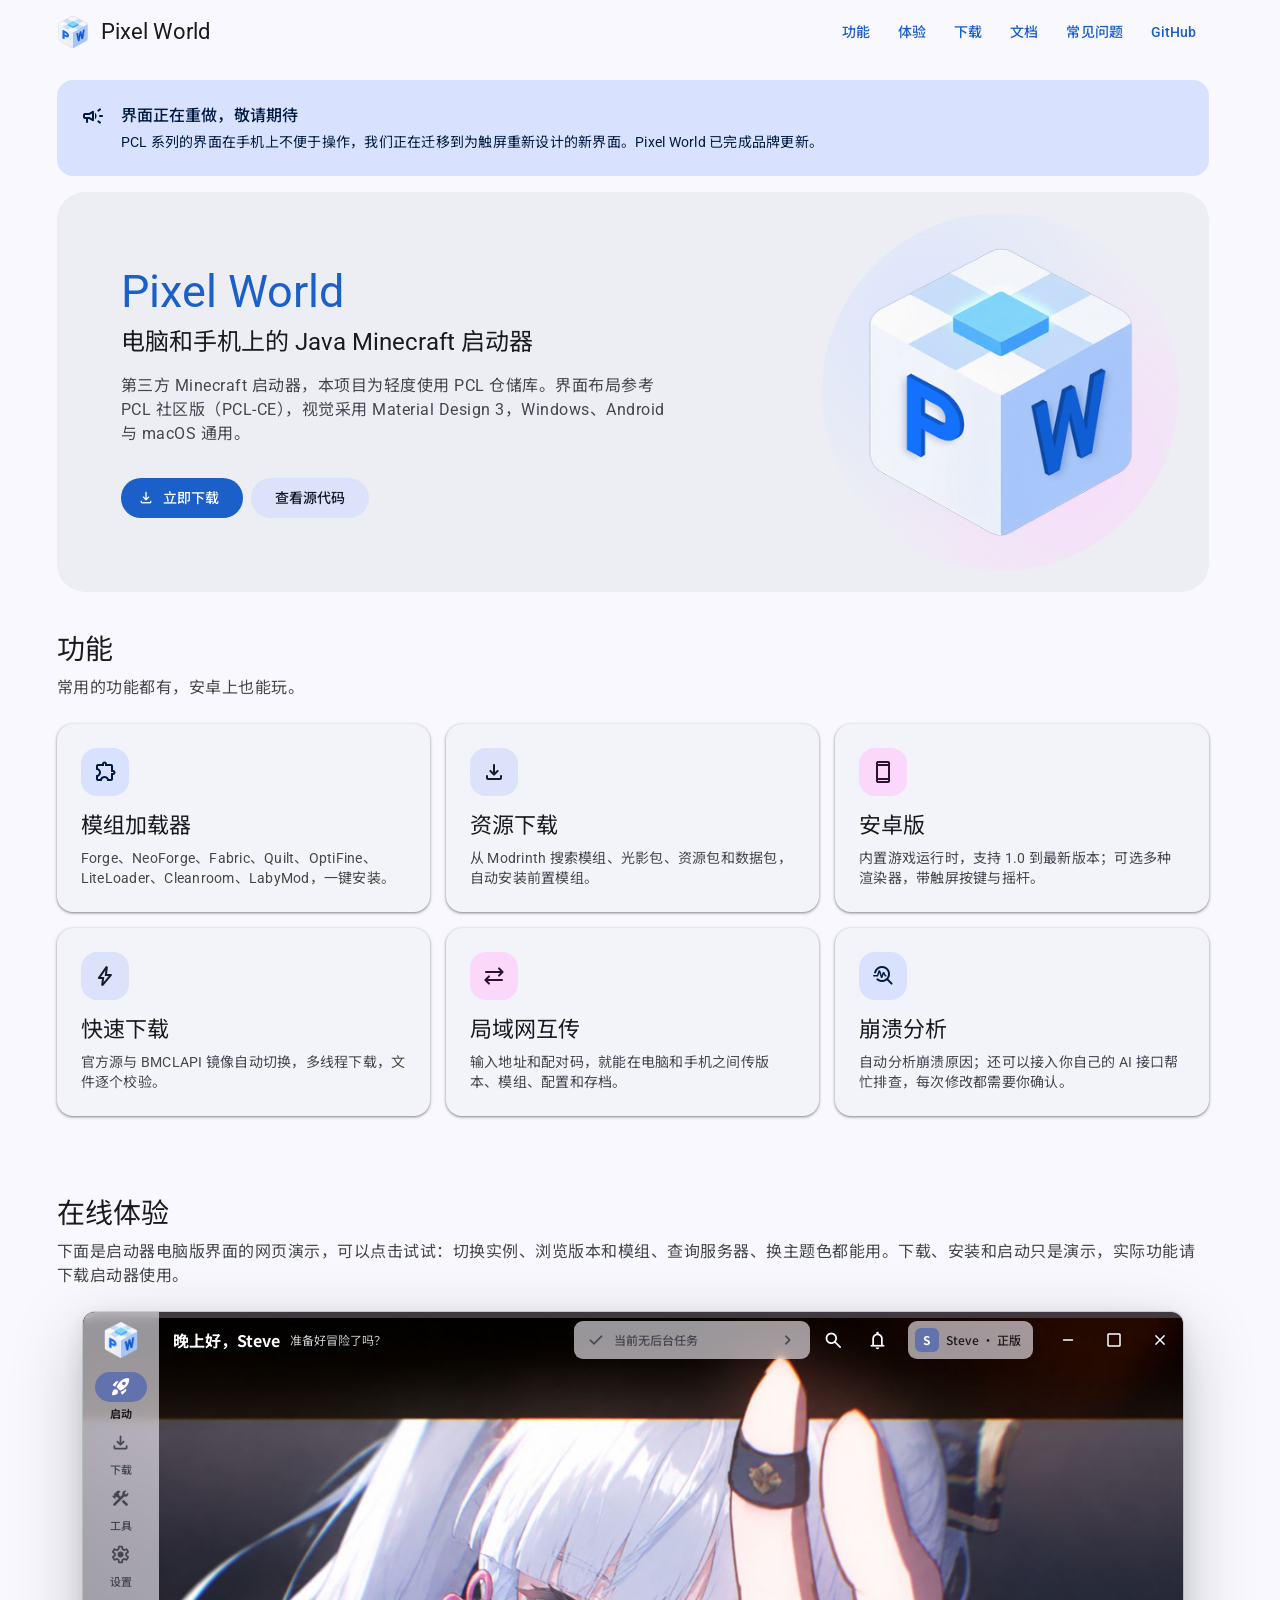
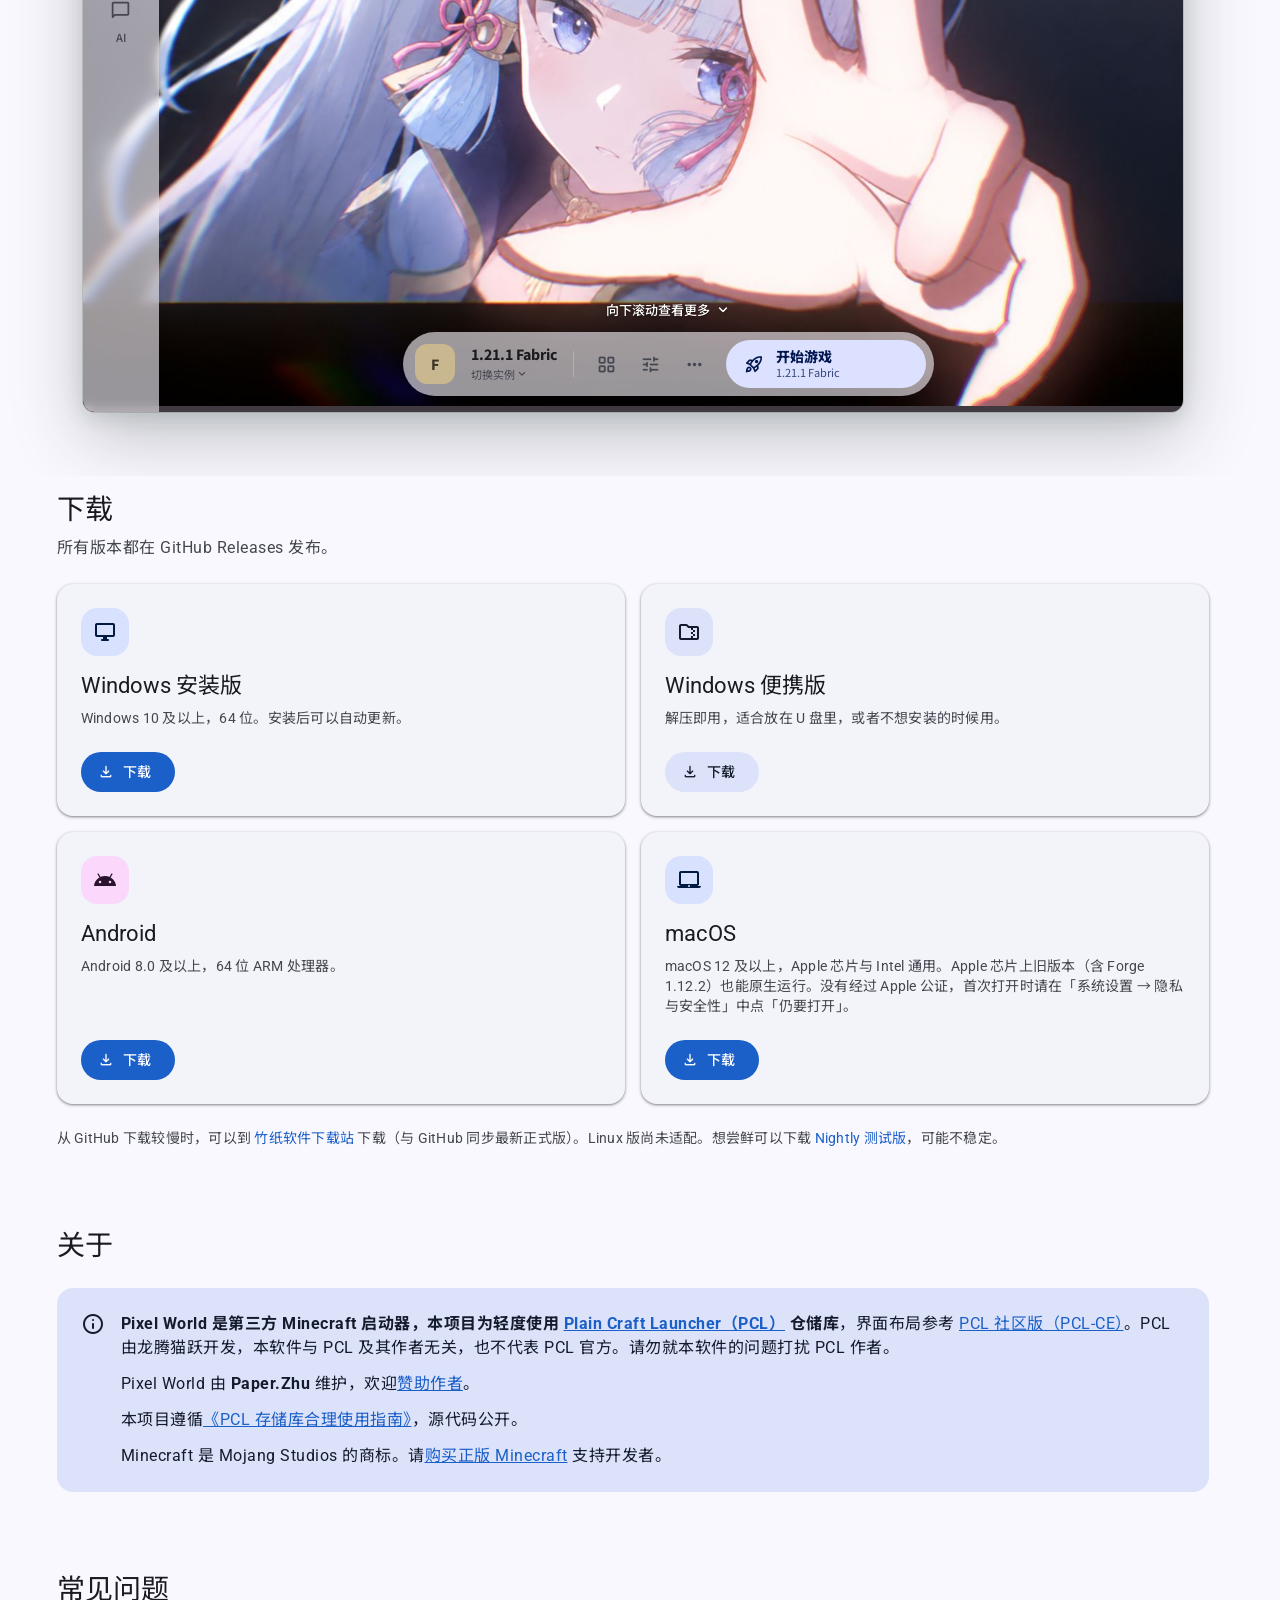
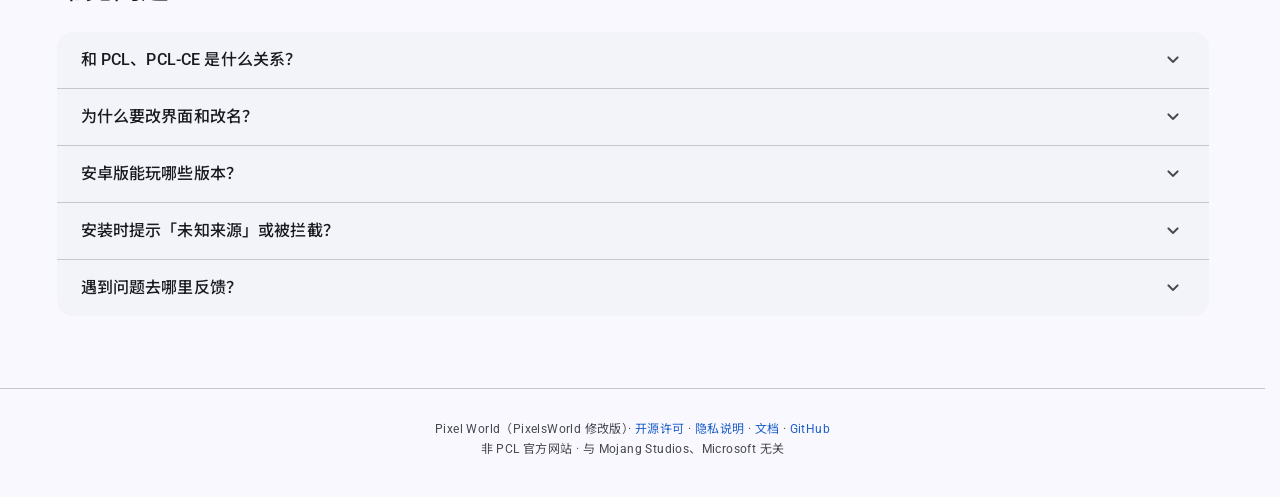
==== commit c086f6f7: "site: 域名换成 paperzhu.com zhuzhi.site 已到期不再续费：官网改用 pixelworld.paperzhu.com，下载站链接改为 download.paperzhu.c" ====
--- a/docs/index.html
+++ b/docs/index.html
@@ -412,7 +412,7 @@
           <a class="btn filled label-large" data-asset="macos.dmg" href="https://github.com/zhuzhi-09/PixelWorld/releases/latest"><span class="icon" aria-hidden="true">download</span><span class="label">下载</span></a>
         </div>
       </div>
-      <p class="ver body-medium" id="ver">从 GitHub 下载较慢时，可以到 <a href="https://download.zhuzhi.site">竹纸软件下载站</a> 下载（与 GitHub 同步最新正式版）。Linux 版尚未适配。想尝鲜可以下载 <a href="https://github.com/zhuzhi-09/PixelWorld/releases/tag/nightly">Nightly 测试版</a>，可能不稳定。</p>
+      <p class="ver body-medium" id="ver">从 GitHub 下载较慢时，可以到 <a href="https://download.paperzhu.com">竹纸软件下载站</a> 下载（与 GitHub 同步最新正式版）。Linux 版尚未适配。想尝鲜可以下载 <a href="https://github.com/zhuzhi-09/PixelWorld/releases/tag/nightly">Nightly 测试版</a>，可能不稳定。</p>
     </div>
   </section>
 
--- a/docs/demo/demo.css
+++ b/docs/demo/demo.css
@@ -147,7 +147,7 @@
 .pd .fld { position: relative; }
 .pd .fld > label { position: absolute; left: 10px; top: -8px; padding: 0 4px; font-size: 11px; line-height: 16px; color: var(--osv); background: var(--c1); }
 .pd .search { position: relative; }
-.pd .search .ic { position: absolute; left: 12px; top: 10px; color: var(--osv); font-size: 19px; }
+.pd .search .ic { position: absolute; z-index: 1; left: 12px; top: 10px; color: var(--osv); font-size: 19px; }
 .pd .search input { height: 40px; width: 100%; border-radius: 20px; border: 0; background: var(--c3); padding: 0 16px 0 40px; outline: none; color: var(--os); }
 .pd .search input::placeholder { color: var(--osv); }
 .pd input[type="range"] { accent-color: var(--p); width: 220px; }
@@ -329,3 +329,98 @@
 @keyframes pd-pop { from { opacity: 0; transform: scale(.96); } to { opacity: 1; transform: none; } }
 .pd .toast { position: absolute; left: 50%; bottom: 24px; z-index: 30; transform: translate(-50%, 16px); max-width: 640px; padding: 12px 18px; border-radius: 6px; background: var(--os); color: var(--s); font-size: 13.5px; box-shadow: 0 4px 14px rgb(0 0 0 / .25); opacity: 0; pointer-events: none; transition: opacity .2s, transform .2s cubic-bezier(.2, 0, 0, 1); }
 .pd .toast.show { opacity: 1; transform: translate(-50%, 0); }
+
+/* ---------- 背景图片（毛玻璃）：「上下」「极简」布局生效，主题色跟随背景（#6878B4） ---------- */
+.pd.glass { --p:#495993;--op:#fff;--pc:#6272ad;--opc:#fffbff;--sc:#d9defc;--osc:#5c627a;--s:#fbf8fe;--os:#1b1b1f;--osv:#454650;--c0:#fff;--c1:#f5f3f8;--c2:#efedf2;--c3:#e9e7ed;--c4:#e4e1e7;--ol:#757681;--olv:#c5c5d1;--pf:#dce1ff;--opf:#01164f;
+  --g1: rgb(245 243 248 / .62); --g2: rgb(251 248 254 / .5); --g3: rgb(233 231 237 / .62); --gb: blur(5px) saturate(1.2); }
+.pd.glass.dark { --p:#b6c4ff;--op:#1b2c64;--pc:#7e8ecc;--opc:#000a31;--sc:#424860;--osc:#b2b7d3;--s:#131317;--os:#e4e1e7;--osv:#c5c5d1;--c0:#0d0e12;--c1:#1b1b1f;--c2:#1f1f23;--c3:#292a2e;--c4:#343439;--ol:#8f909b;--olv:#454650;--pf:#dce1ff;--opf:#01164f;
+  --g1: rgb(27 27 31 / .62); --g2: rgb(19 19 23 / .45); --g3: rgb(41 42 46 / .62); }
+.pd.glass { background: #403a40 url("wallpaper.jpg") center / cover no-repeat; }
+/* 契合度：适应时空出来的地方用图片平均色压暗 45%，和启动器一致 */
+.pd.glass[data-fit="fit"] { background-size: contain; }
+.pd.glass[data-fit="stretch"] { background-size: 100% 100%; }
+.pd.glass[data-fit="tile"] { background-size: auto; background-repeat: repeat; background-position: 0 0; }
+.pd.glass[data-fit="center"] { background-size: auto; }
+.pd.glass .rail, .pd.glass .chipb, .pd.glass .hcard, .pd.glass .anno, .pd.glass .qb, .pd.glass .wt, .pd.glass .panel, .pd.glass .vlist,
+.pd.glass .col > .r, .pd.glass .res, .pd.glass .card, .pd.glass .hint, .pd.glass .news, .pd.glass .aib, .pd.glass .irow, .pd.glass .snav,
+.pd.glass .tabs, .pd.glass .ai .sess, .pd.glass .strip, .pd.glass .mbar, .pd.glass .search input, .pd.glass .seg {
+  background: var(--g1); -webkit-backdrop-filter: var(--gb); backdrop-filter: var(--gb);
+}
+.pd.glass .chipb.task.busy { background: var(--pc); }
+.pd.glass .instbar { background: transparent; }
+.pd.glass .panel .gc, .pd.glass .col > .r .ltile, .pd.glass .col > .r .ofrow, .pd.glass .ob, .pd.glass .log, .pd.glass .seg button.on { background: var(--g2); }
+.pd.glass .irow.on, .pd.glass .ltile.on, .pd.glass .ofrow.on, .pd.glass .vr.on { background: color-mix(in srgb, var(--sc) 75%, transparent); }
+.pd.glass .wt { background: var(--g1) !important; }
+.pd.glass .snav { margin: 0 4px 0 12px; padding: 6px 6px 12px; border-radius: 20px; }
+.pd.glass .tabs { border-bottom: 0; border-radius: 14px; padding: 0 6px; }
+.pd.glass .ai .sess { padding: 8px; border-radius: 16px; }
+.pd.glass .tb .tt, .pd.glass .rh b, .pd.glass .rh .b, .pd.glass .down .b, .pd.glass .nh b, .pd.glass .nh small, .pd.glass .nh .ib, .pd.glass .tb > .ib, .pd.glass .wbtn, .pd.glass .ai .wel h4, .pd.glass .ai .wel p, .pd.glass .ai .wel > .ic {
+  color: #fff; text-shadow: 0 1px 3px rgb(0 0 0 / .45);
+}
+.pd.glass .tb .tt small { color: rgb(255 255 255 / .8); }
+
+/* 「上下」布局：顶部一条当前实例，底部一条开始游戏和最近游玩 */
+.pd .strip { border-radius: 16px; display: flex; align-items: center; gap: 10px; padding: 10px 12px; }
+.pd .strip .ti { min-width: 0; }
+.pd .strip .ti b { display: block; font-size: 16px; font-weight: 800; line-height: 22px; white-space: nowrap; }
+.pd .strip .ti span { display: block; font-size: 12px; color: var(--osv); }
+.pd .strip .ib { width: 36px; height: 36px; }
+.pd .strip .ib .ic { font-size: 20px; }
+.pd .swi.flat { background: transparent; margin-left: 4px; }
+.pd .dock { height: 52px; width: 200px; flex: none; border-radius: 26px; background: var(--pf); color: var(--opf); display: flex; align-items: center; gap: 12px; padding: 0 18px; text-align: left; }
+.pd .dock .ic { font-size: 20px; }
+.pd .dock b { display: block; font-size: 14px; font-weight: 800; line-height: 1.2; }
+.pd .dock span.v { display: block; font-size: 11px; opacity: .75; line-height: 1.3; white-space: nowrap; overflow: hidden; text-overflow: ellipsis; }
+.pd .dock.run { background: var(--e); color: var(--op); }
+.pd .dw { height: 52px; width: 200px; flex: none; border-radius: 14px; display: flex; align-items: center; gap: 10px; padding: 0 10px; background: var(--g2, var(--c2)); text-align: left; min-width: 0; }
+.pd .dw .th { width: 32px; height: 32px; border-radius: 7px; flex: none; }
+.pd .dw b { display: block; font-size: 13px; white-space: nowrap; overflow: hidden; text-overflow: ellipsis; }
+.pd .dw span.s { display: block; font-size: 11px; color: var(--osv); white-space: nowrap; overflow: hidden; text-overflow: ellipsis; }
+.pd .foldw { height: 644px; display: flex; flex-direction: column; padding-bottom: 16px; }
+.pd .foldw .gap { flex: 1; }
+/* 「极简」布局：底部居中一条 */
+.pd .mbar { align-self: center; border-radius: 32px; display: flex; align-items: center; gap: 4px; padding: 8px 8px 8px 12px; height: 64px; }
+.pd .mbar .vt { display: flex; flex-direction: column; justify-content: center; padding: 0 4px; border-radius: 8px; max-width: 240px; text-align: left; margin-left: 8px; }
+.pd .mbar .vt b { font-size: 14px; font-weight: 800; white-space: nowrap; overflow: hidden; text-overflow: ellipsis; }
+.pd .mbar .vt span { font-size: 11px; color: var(--osv); display: flex; align-items: center; }
+.pd .mbar .vt span .ic { font-size: 14px; }
+.pd .mbar .div { width: 1px; height: 26px; margin: 0 8px; background: color-mix(in srgb, var(--olv) 50%, transparent); }
+.pd .mbar .dock { height: 48px; border-radius: 24px; margin-left: 8px; }
+
+/* 下载 → 游戏版本：左边版本列表较宽，右边安装面板与顶栏「后台任务」右边缘对齐 */
+.pd .col > .l { width: auto; flex: 1; min-width: 0; }
+.pd .col > .r { flex: none; width: 330px; }
+.pd .search.box input { border-radius: 12px; height: 44px; background: var(--c1); font-size: 15px; padding-left: 44px; }
+.pd .search.box .ic { top: 12px; left: 14px; font-size: 20px; }
+.pd .vr { height: 48px; }
+.pd .vr b { font-size: 14.5px; }
+.pd .inst h4 { font-size: 16px; }
+.pd .lbar { height: 3px; border-radius: 2px; background: color-mix(in srgb, var(--p) 18%, transparent); margin-top: 6px; overflow: hidden; }
+.pd .lbar i { display: block; height: 100%; background: var(--p); transition: width .15s; }
+.pd .note2 { font-size: 11.5px; line-height: 1.45; color: var(--osv); margin-top: 6px; }
+.pd .lgrid { display: grid; grid-template-columns: repeat(2, minmax(0, 1fr)); gap: 6px; margin-top: 10px; }
+.pd .lt2 { display: flex; align-items: center; gap: 8px; min-height: 54px; padding: 6px 10px; border-radius: 10px; background: var(--c2); border: 1.5px solid transparent; text-align: left; color: var(--os); }
+.pd .lt2 .lic { flex: none; color: var(--os); }
+.pd .lt2 .tx { flex: 1; min-width: 0; }
+.pd .lt2 b { display: block; font-size: 14px; font-weight: 700; line-height: 19px; white-space: nowrap; overflow: hidden; text-overflow: ellipsis; }
+.pd .lt2 .tx span { display: block; font-size: 11.5px; line-height: 16px; color: var(--osv); white-space: nowrap; overflow: hidden; text-overflow: ellipsis; }
+.pd .lt2.on { background: color-mix(in srgb, var(--pc) 35%, transparent); border-color: var(--p); }
+.pd .lt2.off { opacity: .45; }
+.pd .lt2[disabled] { opacity: 1; cursor: default; }
+.pd .lt2.off[disabled] { opacity: .45; }
+.pd .spin { width: 14px; height: 14px; border-radius: 50%; border: 2px solid var(--p); border-right-color: transparent; flex: none; animation: pd-spin .8s linear infinite; }
+@keyframes pd-spin { to { transform: rotate(360deg); } }
+.pd .of2 { display: flex; align-items: center; gap: 14px; width: 100%; margin-top: 8px; padding: 12px 14px; min-height: 64px; border-radius: 10px; background: var(--c2); text-align: left; color: var(--os); }
+.pd .of2 .lic { color: var(--osv); flex: none; }
+.pd .of2 .tx { flex: 1; min-width: 0; }
+.pd .of2 b { display: block; font-size: 13.5px; font-weight: 500; }
+.pd .of2 .tx span { display: block; font-size: 12px; color: var(--osv); }
+.pd .of2.on { background: var(--sc); }
+.pd .of2.on .cb { background: var(--p); border-color: var(--p); color: var(--op); }
+.pd .of2.off[disabled] { opacity: .45; }
+.pd .instbar { border-top: 0; background: transparent; padding: 12px 14px 14px; }
+.pd .ibtn2 { height: 48px; min-width: 110px; border-radius: 24px; font-size: 15px; }
+.pd.glass .lt2, .pd.glass .of2 { background: var(--g2); }
+.pd.glass .lt2.on { background: color-mix(in srgb, var(--pc) 35%, transparent); }
+.pd.glass .of2.on { background: color-mix(in srgb, var(--sc) 75%, transparent); }
+.pd.glass .search.box input { background: var(--g1); }
